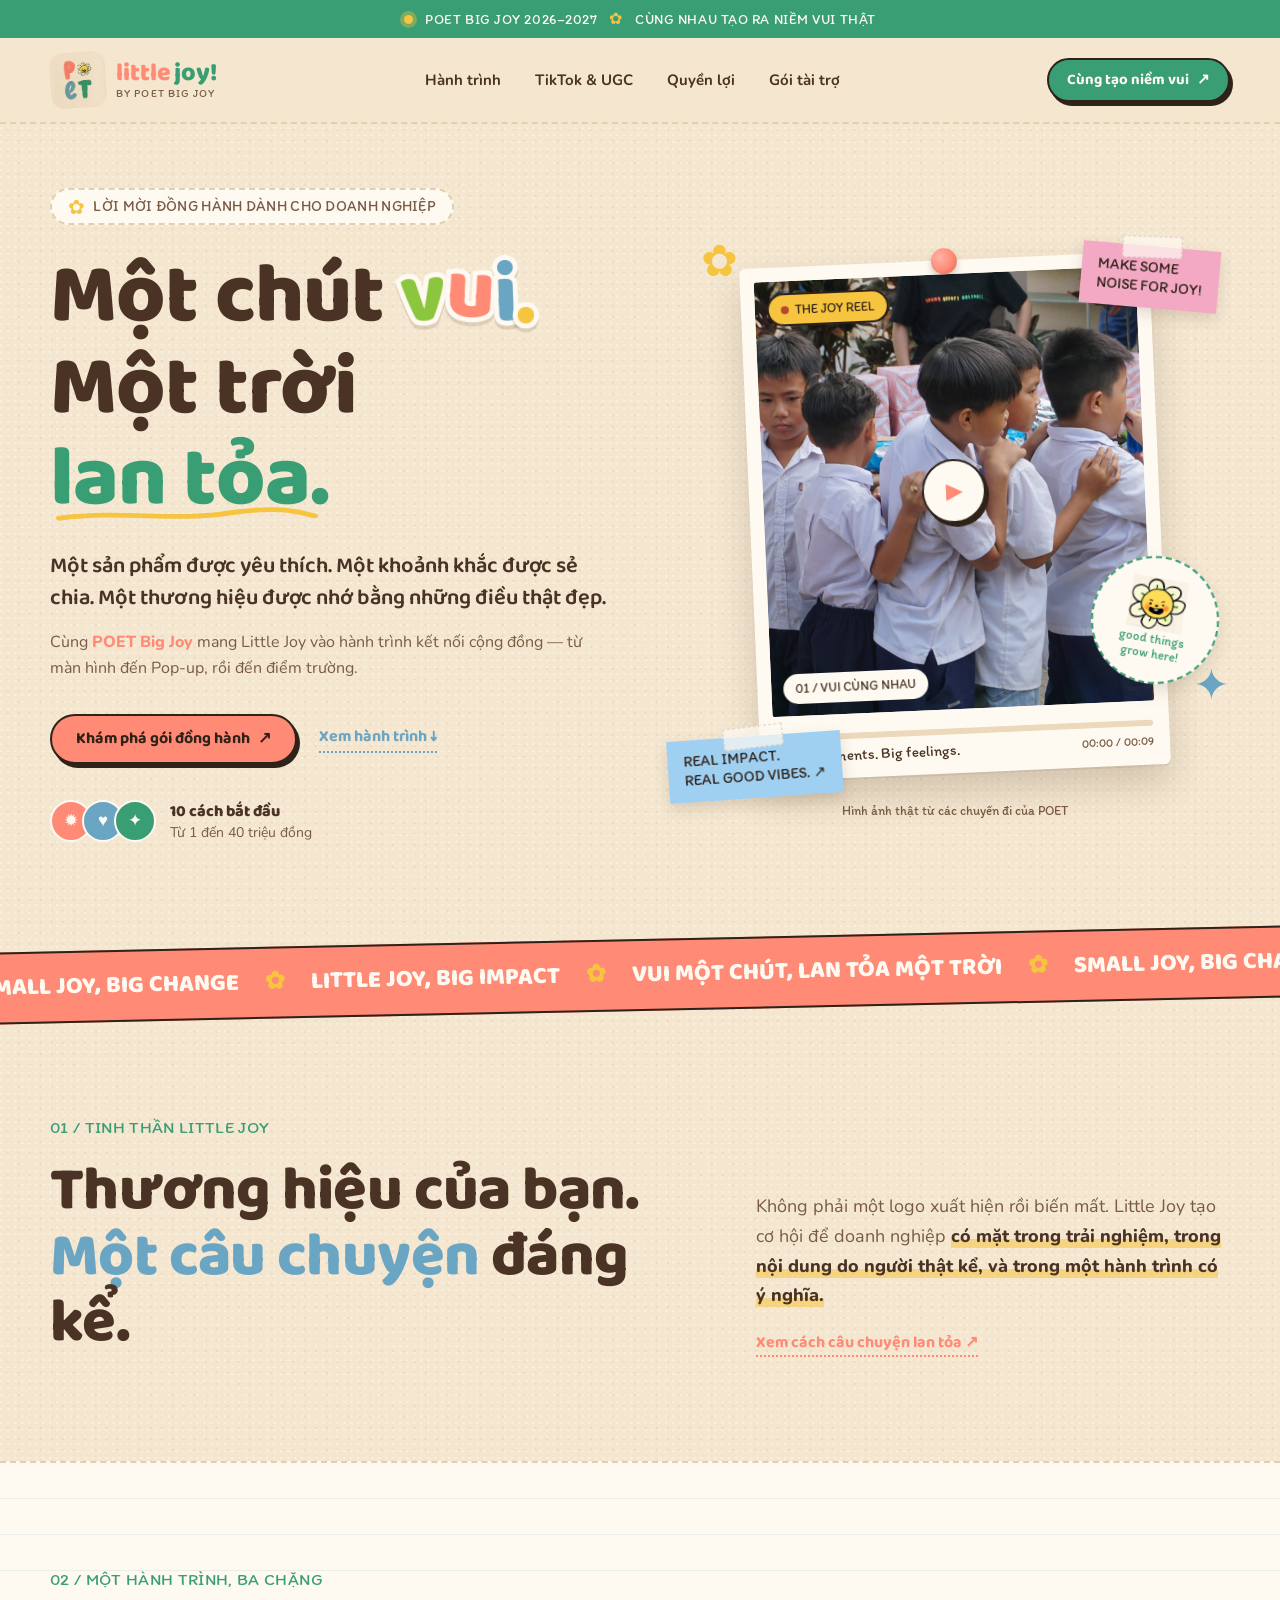
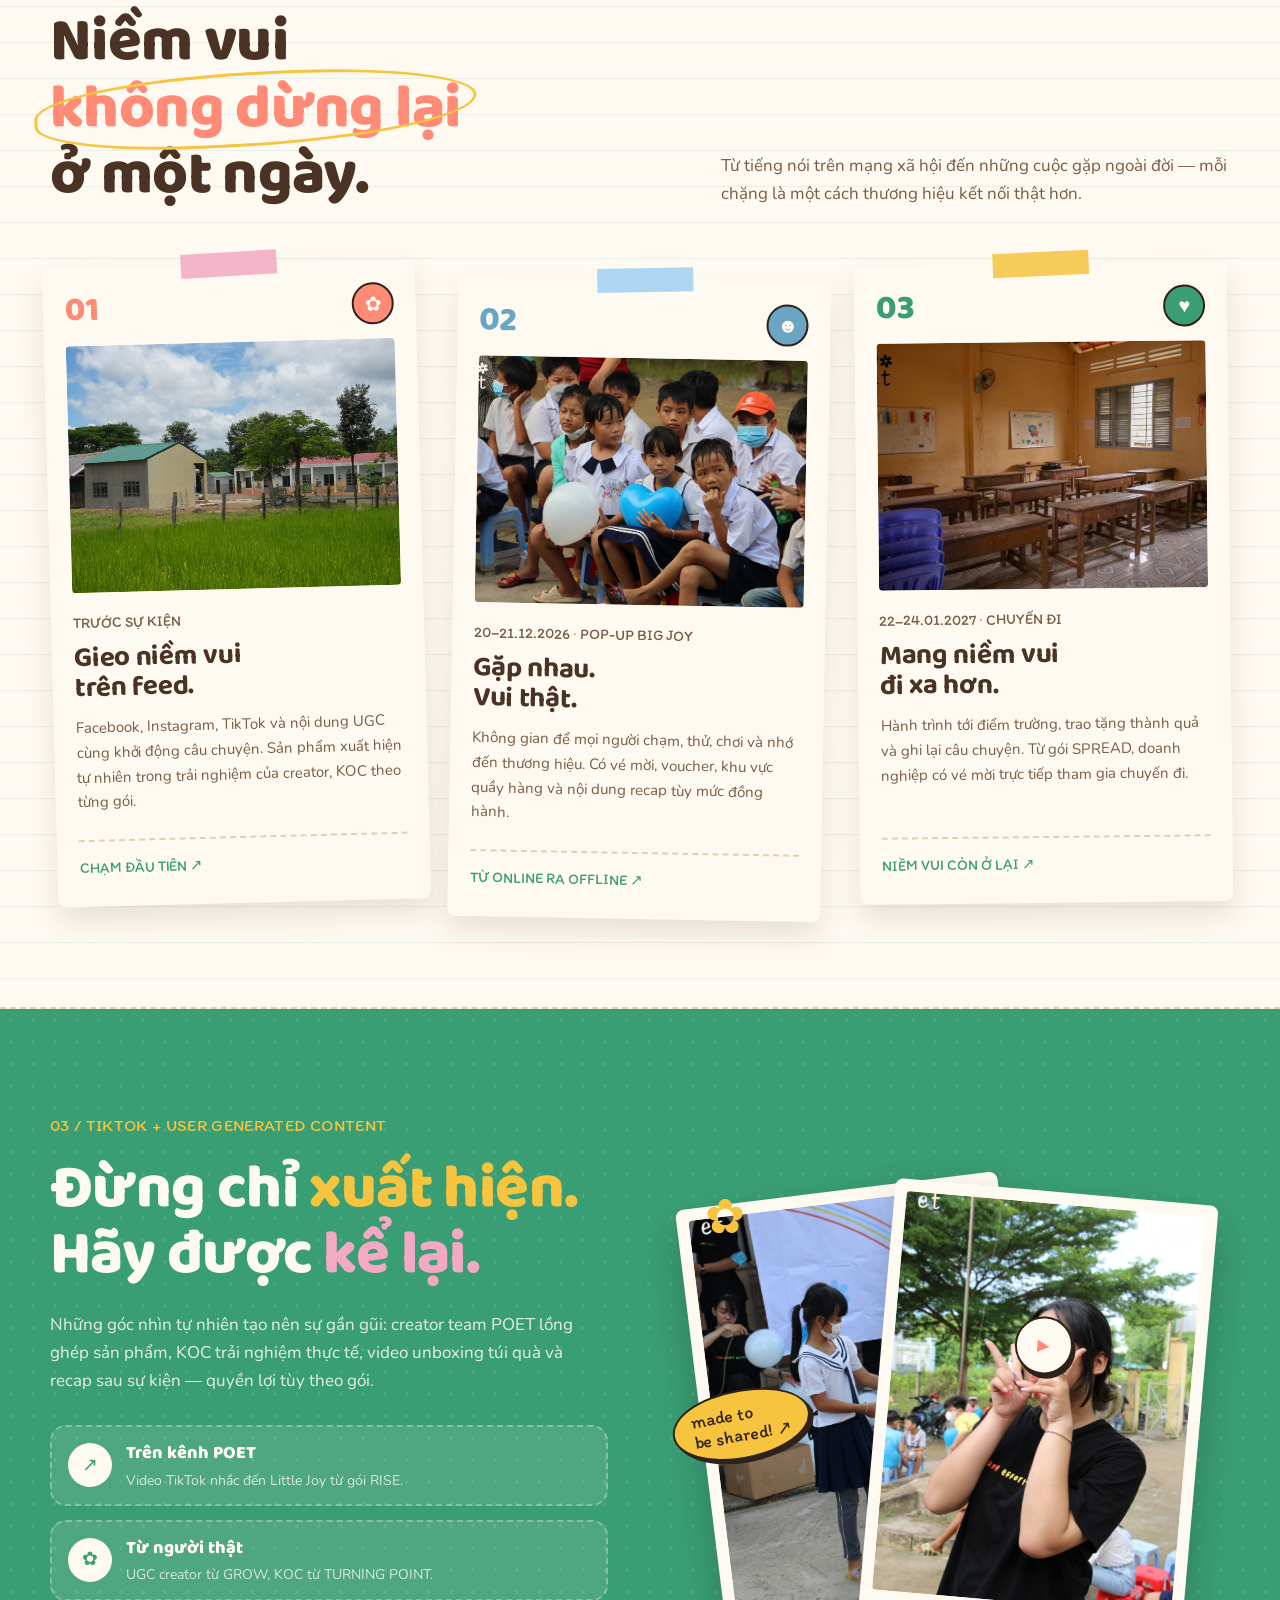
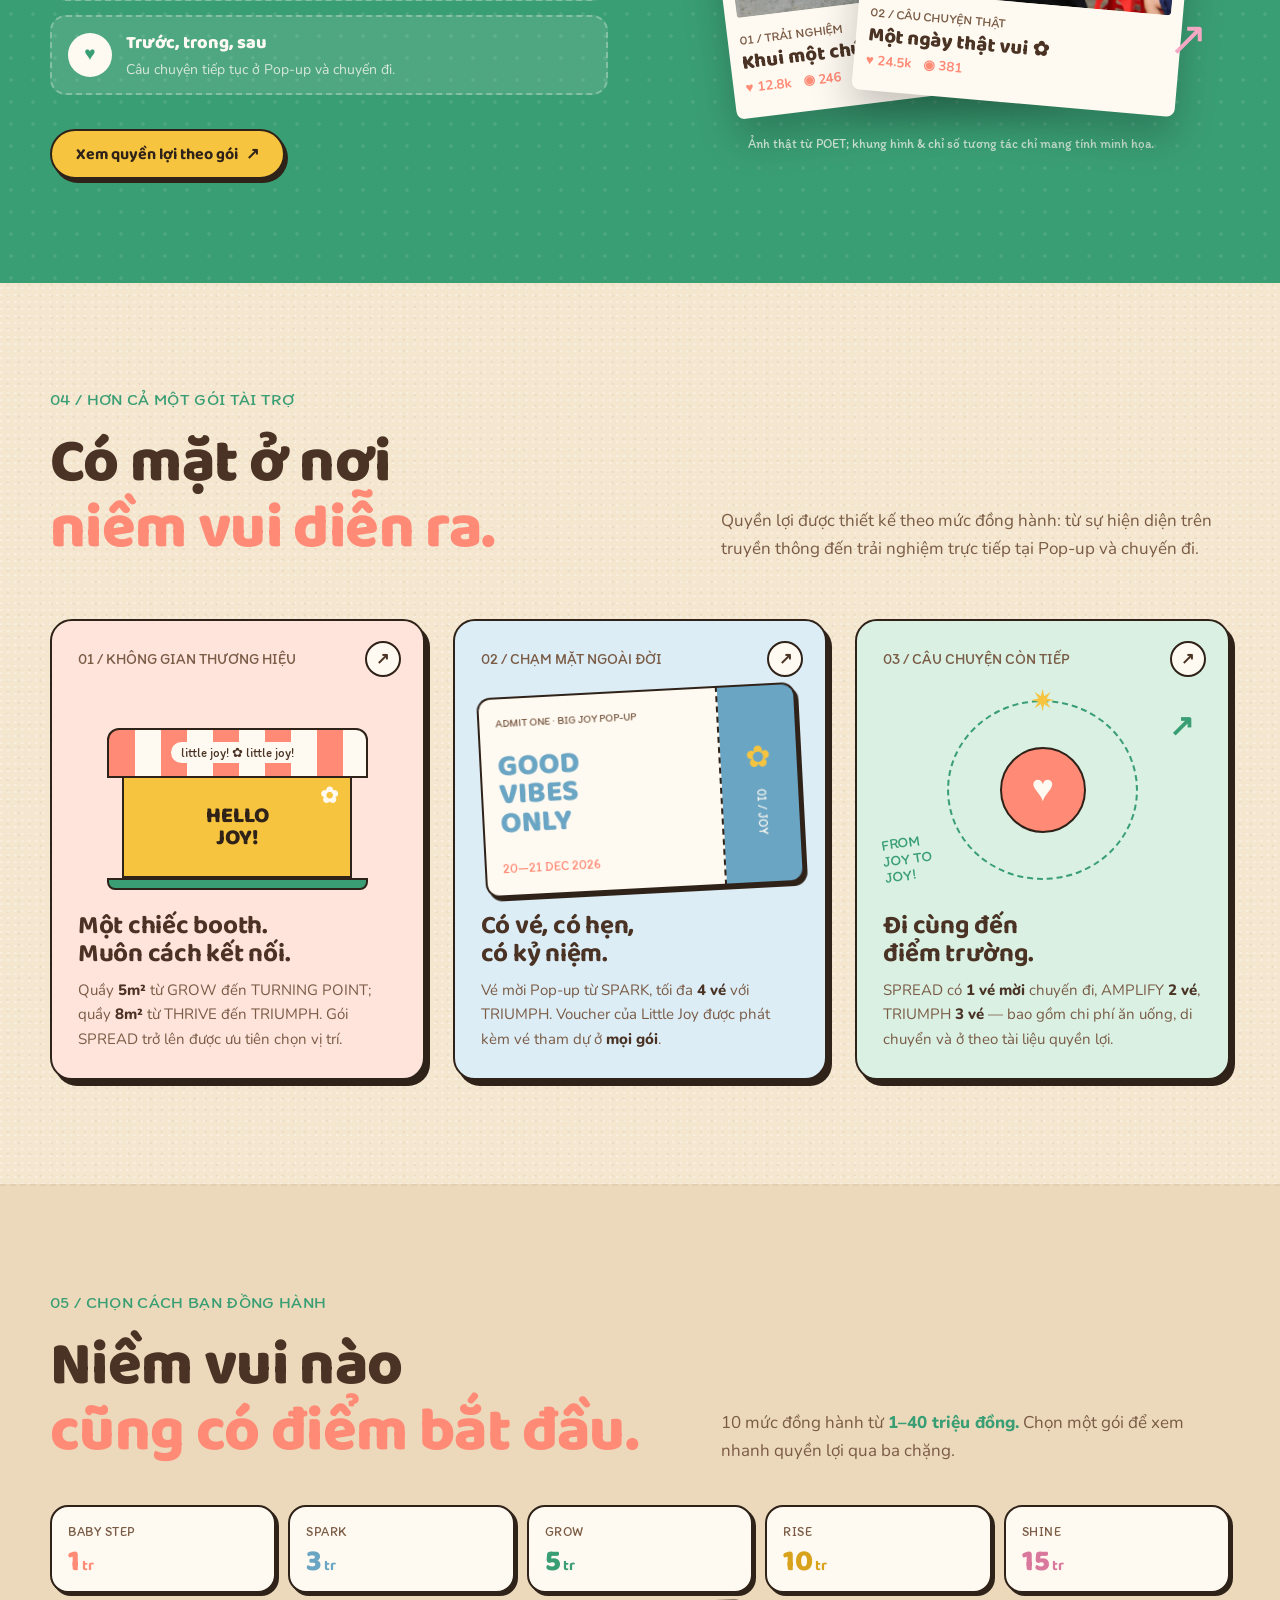
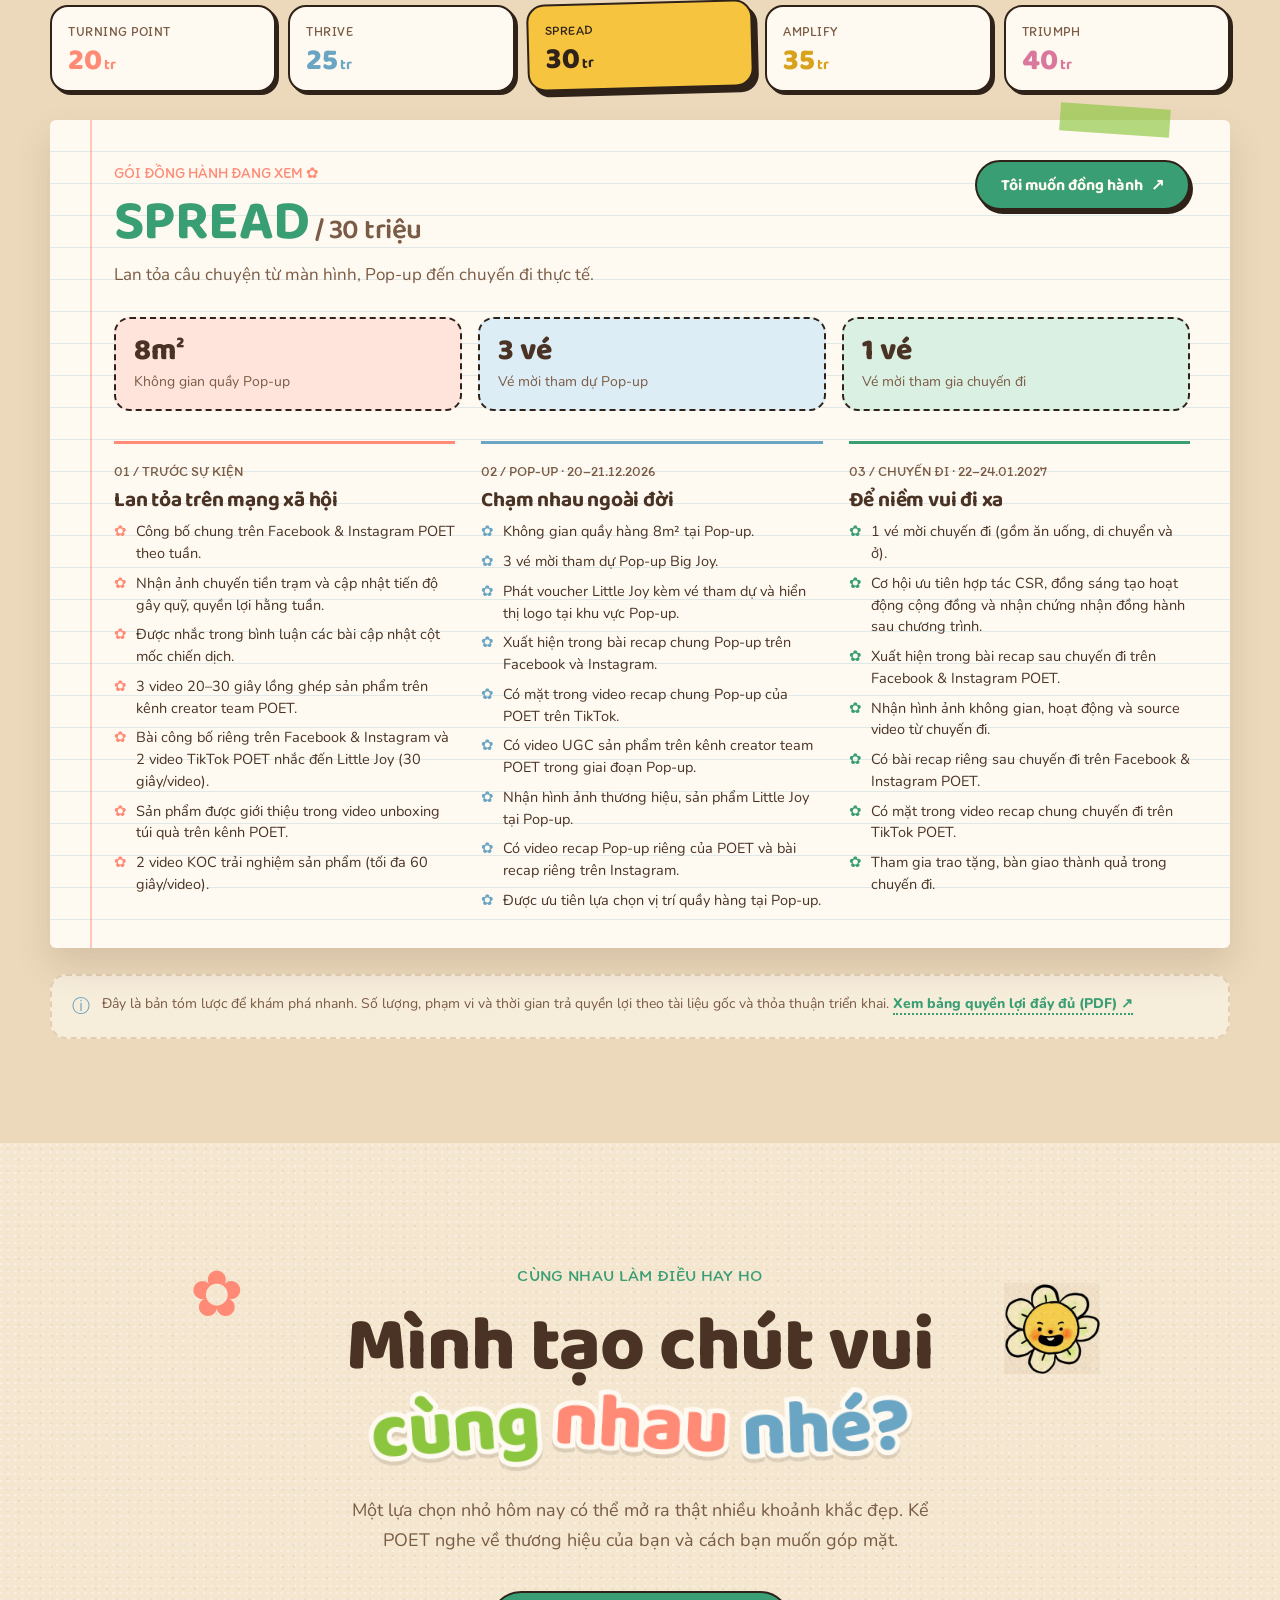
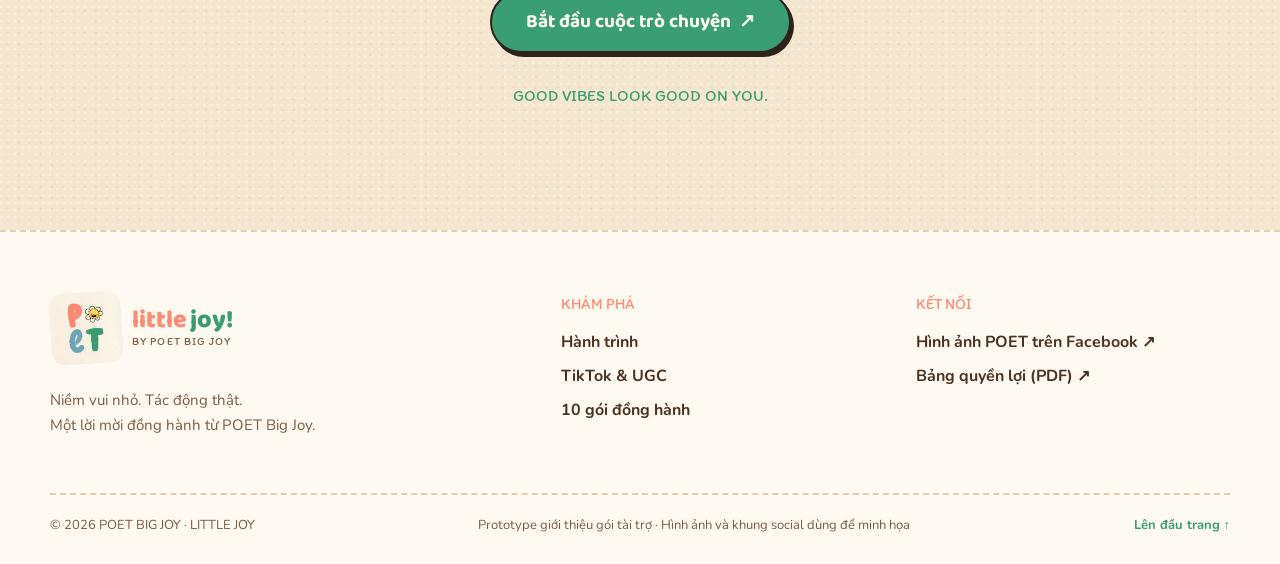
==== app/index.html @ da764da9 "init" ====
<!doctype html>
<html lang="vi">
<head>
  <meta charset="utf-8">
  <meta name="viewport" content="width=device-width, initial-scale=1">
  <meta name="theme-color" content="#f4e6cf">
  <meta name="description" content="Little Joy by POET Big Joy: cùng doanh nghiệp biến một chút niềm vui thành hành trình sẻ chia. Khám phá 10 gói đồng hành từ 1 đến 40 triệu đồng.">
  <title>Little Joy — Một chút vui, một trời lan tỏa | POET Big Joy</title>
  <link rel="preconnect" href="https://fonts.googleapis.com">
  <link rel="preconnect" href="https://fonts.gstatic.com" crossorigin>
  <link href="https://fonts.googleapis.com/css2?family=Baloo+2:wght@500;600;700;800&family=Itim&family=Nunito:wght@400;600;700;800&display=swap" rel="stylesheet">
  <link rel="stylesheet" href="style.css">
  <script src="app.js" defer></script>
</head>
<body>
  <a class="skip-link" href="#main">Bỏ qua điều hướng</a>
  <div class="announcement"><span class="announcement-dot" aria-hidden="true"></span> POET BIG JOY 2026–2027 <span class="announcement-star" aria-hidden="true">✿</span> CÙNG NHAU TẠO RA NIỀM VUI THẬT</div>
  <header class="site-header" id="top">
    <div class="container header-inner">
      <a class="brand" href="#top" aria-label="Little Joy by POET, về đầu trang">
        <img class="brand-logo" src="../../assets/logo/1555047679990943.jpg" alt="" width="56" height="56">
        <span class="brand-name">little<span>joy!</span><small>BY POET BIG JOY</small></span>
      </a>
      <nav class="desktop-nav" aria-label="Điều hướng chính">
        <a href="#hanh-trinh">Hành trình</a>
        <a href="#ugc">TikTok & UGC</a>
        <a href="#quyen-loi">Quyền lợi</a>
        <a href="#goi-tai-tro">Gói tài trợ</a>
      </nav>
      <a class="button button-dark header-cta" href="#lien-he">Cùng tạo niềm vui <span aria-hidden="true">↗</span></a>
      <button class="menu-toggle" type="button" aria-label="Mở menu" aria-expanded="false" aria-controls="mobile-nav"><span></span><span></span></button>
    </div>
    <nav class="mobile-nav" id="mobile-nav" aria-label="Điều hướng trên điện thoại" hidden>
      <a href="#hanh-trinh">Hành trình</a><a href="#ugc">TikTok & UGC</a><a href="#quyen-loi">Quyền lợi</a><a href="#goi-tai-tro">Gói tài trợ</a><a href="#lien-he">Kết nối với POET ↗</a>
    </nav>
  </header>

  <main id="main">
    <section class="hero container" aria-labelledby="hero-title">
      <div class="hero-copy">
        <div class="eyebrow"><span class="mini-sun" aria-hidden="true">✿</span> LỜI MỜI ĐỒNG HÀNH DÀNH CHO DOANH NGHIỆP</div>
        <h1 id="hero-title">Một chút <em class="rainbow"><span>v</span><span>u</span><span>i</span><span>.</span></em><br>Một trời <span class="underline-swoosh">lan tỏa.</span></h1>
        <p class="hero-lead">Một sản phẩm được yêu thích. Một khoảnh khắc được sẻ chia. Một thương hiệu được nhớ bằng những điều thật đẹp.</p>
        <p class="hero-support">Cùng <strong>POET Big Joy</strong> mang Little Joy vào hành trình kết nối cộng đồng — từ màn hình đến Pop-up, rồi đến điểm trường.</p>
        <div class="hero-actions"><a class="button button-purple" href="#goi-tai-tro">Khám phá gói đồng hành <span aria-hidden="true">↗</span></a><a class="text-link" href="#hanh-trinh">Xem hành trình <span aria-hidden="true">↓</span></a></div>
        <div class="hero-proof"><div class="avatar-stack" aria-hidden="true"><span>✹</span><span>♥</span><span>✦</span></div><span><strong>10 cách bắt đầu</strong><br>Từ 1 đến 40 triệu đồng</span></div>
      </div>
      <div class="hero-art" aria-label="Khung hình minh họa tinh thần lễ hội trẻ trung">
        <div class="hero-spark spark-one" aria-hidden="true">✿</div><div class="hero-spark spark-two" aria-hidden="true">✦</div>
        <div class="poster-note note-top" aria-hidden="true">MAKE SOME<br>NOISE FOR JOY!</div>
        <div class="reel-frame" id="hero-reel">
          <div class="reel-slide is-visible" style="--slide-image:url('../../assets/photos/3348057608846927.jpg')"><span>01 / VUI CÙNG NHAU</span></div>
          <div class="reel-slide" style="--slide-image:url('../../assets/photos/3348058085513546.jpg')"><span>02 / GẶP NHAU NGOÀI ĐỜI</span></div>
          <div class="reel-slide" style="--slide-image:url('../../assets/photos/1555514166610961.jpg')"><span>03 / NIỀM VUI ĐI XA HƠN</span></div>
          <div class="reel-top"><span class="reel-live"><i aria-hidden="true"></i> THE JOY REEL</span><span class="reel-corner" aria-hidden="true">◉</span></div>
          <button class="reel-control" id="reel-control" type="button" aria-label="Phát bản xem trước hình ảnh"><span aria-hidden="true">▶</span></button>
          <div class="reel-bottom"><span>Little moments. Big feelings.</span><div class="reel-track"><span id="reel-progress"></span></div><span class="reel-time" id="reel-time">00:00 / 00:09</span></div>
        </div>
        <div class="joy-seal" aria-hidden="true"><span class="daisy"></span><span>good things<br>grow here!</span></div>
        <div class="poster-note note-bottom" aria-hidden="true">REAL IMPACT.<br>REAL GOOD VIBES. ↗</div>
        <span class="visual-disclaimer">Hình ảnh thật từ các chuyến đi của POET</span>
      </div>
    </section>

    <div class="ticker" aria-hidden="true"><div class="ticker-inner">SMALL JOY, BIG CHANGE <span>✿</span> LITTLE JOY, BIG IMPACT <span>✿</span> VUI MỘT CHÚT, LAN TỎA MỘT TRỜI <span>✿</span> SMALL JOY, BIG CHANGE <span>✿</span> LITTLE JOY, BIG IMPACT <span>✿</span> VUI MỘT CHÚT, LAN TỎA MỘT TRỜI <span>✿</span></div></div>

    <section class="intro section-pad container" aria-labelledby="intro-title">
      <div class="section-kicker">01 / TINH THẦN LITTLE JOY</div>
      <div class="intro-grid"><h2 id="intro-title">Thương hiệu của bạn.<br><span>Một câu chuyện</span> đáng kể.</h2><div class="intro-right"><p>Không phải một logo xuất hiện rồi biến mất. Little Joy tạo cơ hội để doanh nghiệp <strong>có mặt trong trải nghiệm, trong nội dung do người thật kể, và trong một hành trình có ý nghĩa.</strong></p><a class="inline-link" href="#ugc">Xem cách câu chuyện lan tỏa <span aria-hidden="true">↗</span></a></div></div>
    </section>

    <section class="journey section-pad" id="hanh-trinh" aria-labelledby="journey-title">
      <div class="container">
        <div class="section-heading"><div><div class="section-kicker">02 / MỘT HÀNH TRÌNH, BA CHẶNG</div><h2 id="journey-title">Niềm vui <span class="scribble">không dừng lại</span><br>ở một ngày.</h2></div><p>Từ tiếng nói trên mạng xã hội đến những cuộc gặp ngoài đời — mỗi chặng là một cách thương hiệu kết nối thật hơn.</p></div>
        <div class="journey-grid">
          <article class="journey-card journey-pre"><div class="journey-head"><span class="step">01</span><span class="journey-icon" aria-hidden="true">✿</span></div><figure class="journey-photo"><img src="../../assets/photos/1530906875738357.jpg" alt="Tình nguyện viên POET cùng các em nhỏ" loading="lazy"></figure><p class="journey-date">TRƯỚC SỰ KIỆN</p><h3>Gieo niềm vui<br>trên feed.</h3><p>Facebook, Instagram, TikTok và nội dung UGC cùng khởi động câu chuyện. Sản phẩm xuất hiện tự nhiên trong trải nghiệm của creator, KOC theo từng gói.</p><span class="journey-bottom">CHẠM ĐẦU TIÊN <span aria-hidden="true">↗</span></span></article>
          <article class="journey-card journey-popup"><div class="journey-head"><span class="step">02</span><span class="journey-icon" aria-hidden="true">☻</span></div><figure class="journey-photo"><img src="../../assets/photos/3348058578846830.jpg" alt="Khoảnh khắc vui chơi cùng POET" loading="lazy"></figure><p class="journey-date">20–21.12.2026 <span>·</span> POP-UP BIG JOY</p><h3>Gặp nhau.<br>Vui thật.</h3><p>Không gian để mọi người chạm, thử, chơi và nhớ đến thương hiệu. Có vé mời, voucher, khu vực quầy hàng và nội dung recap tùy mức đồng hành.</p><span class="journey-bottom">TỪ ONLINE RA OFFLINE <span aria-hidden="true">↗</span></span></article>
          <article class="journey-card journey-trip"><div class="journey-head"><span class="step">03</span><span class="journey-icon" aria-hidden="true">♥</span></div><figure class="journey-photo"><img src="../../assets/photos/1483724670456578.jpg" alt="Chuyến đi trao tặng tại điểm trường" loading="lazy"></figure><p class="journey-date">22–24.01.2027 <span>·</span> CHUYẾN ĐI</p><h3>Mang niềm vui<br>đi xa hơn.</h3><p>Hành trình tới điểm trường, trao tặng thành quả và ghi lại câu chuyện. Từ gói SPREAD, doanh nghiệp có vé mời trực tiếp tham gia chuyến đi.</p><span class="journey-bottom">NIỀM VUI CÒN Ở LẠI <span aria-hidden="true">↗</span></span></article>
        </div>
      </div>
    </section>

    <section class="ugc section-pad" id="ugc" aria-labelledby="ugc-title">
      <div class="container ugc-grid">
        <div class="ugc-copy"><div class="section-kicker light">03 / TIKTOK + USER GENERATED CONTENT</div><h2 id="ugc-title">Đừng chỉ <em>xuất hiện.</em><br>Hãy được <span>kể lại.</span></h2><p>Những góc nhìn tự nhiên tạo nên sự gần gũi: creator team POET lồng ghép sản phẩm, KOC trải nghiệm thực tế, video unboxing túi quà và recap sau sự kiện — quyền lợi tùy theo gói.</p><div class="ugc-points"><div><span>↗</span><strong>Trên kênh POET</strong><small>Video TikTok nhắc đến Little Joy từ gói RISE.</small></div><div><span>✿</span><strong>Từ người thật</strong><small>UGC creator từ GROW, KOC từ TURNING POINT.</small></div><div><span>♥</span><strong>Trước, trong, sau</strong><small>Câu chuyện tiếp tục ở Pop-up và chuyến đi.</small></div></div><a class="button button-lime" href="#goi-tai-tro">Xem quyền lợi theo gói <span aria-hidden="true">↗</span></a></div>
        <div class="ugc-visual" aria-label="Minh họa các khung nội dung dọc kiểu TikTok">
          <span class="ugc-doodle" aria-hidden="true">✿</span><span class="ugc-doodle-two" aria-hidden="true">↗</span>
          <div class="social-card social-back"><div class="social-image social-image-one"></div><span class="social-index">01 / TRẢI NGHIỆM</span><strong>Khui một chút vui!</strong><small>♥ 12.8k &nbsp; ◉ 246</small></div>
          <div class="social-card social-front"><div class="social-image social-image-two"></div><span class="social-index">02 / CÂU CHUYỆN THẬT</span><strong>Một ngày thật vui ✿</strong><small>♥ 24.5k &nbsp; ◉ 381</small><span class="social-play" aria-hidden="true">▶</span></div>
          <span class="ugc-sticker">made to<br>be shared! <span aria-hidden="true">↗</span></span>
          <span class="ugc-caption">Ảnh thật từ POET; khung hình & chỉ số tương tác chỉ mang tính minh họa.</span>
        </div>
      </div>
    </section>

    <section class="perks section-pad container" id="quyen-loi" aria-labelledby="perks-title">
      <div class="section-heading"><div><div class="section-kicker">04 / HƠN CẢ MỘT GÓI TÀI TRỢ</div><h2 id="perks-title">Có mặt ở nơi<br><span>niềm vui diễn ra.</span></h2></div><p>Quyền lợi được thiết kế theo mức đồng hành: từ sự hiện diện trên truyền thông đến trải nghiệm trực tiếp tại Pop-up và chuyến đi.</p></div>
      <div class="perks-grid">
        <article class="perk-card perk-booth"><span class="perk-number">01 / KHÔNG GIAN THƯƠNG HIỆU</span><div class="booth-graphic" aria-hidden="true"><div class="booth-canopy"><span>little joy!  ✿  little joy!</span></div><div class="booth-body"><span>HELLO<br>JOY!</span><i>✿</i></div><div class="booth-base"></div></div><div class="perk-content"><h3>Một chiếc booth.<br>Muôn cách kết nối.</h3><p>Quầy <strong>5m²</strong> từ GROW đến TURNING POINT; quầy <strong>8m²</strong> từ THRIVE đến TRIUMPH. Gói SPREAD trở lên được ưu tiên chọn vị trí.</p></div><span class="perk-corner" aria-hidden="true">↗</span></article>
        <article class="perk-card perk-ticket"><span class="perk-number">02 / CHẠM MẶT NGOÀI ĐỜI</span><div class="ticket-graphic" aria-hidden="true"><div class="ticket-left"><small>ADMIT ONE · BIG JOY POP-UP</small><strong>GOOD<br>VIBES<br>ONLY</strong><span>20—21 DEC 2026</span></div><div class="ticket-right"><span>✿</span><small>01 / JOY</small></div></div><div class="perk-content"><h3>Có vé, có hẹn,<br>có kỷ niệm.</h3><p>Vé mời Pop-up từ SPARK, tối đa <strong>4 vé</strong> với TRIUMPH. Voucher của Little Joy được phát kèm vé tham dự ở <strong>mọi gói</strong>.</p></div><span class="perk-corner" aria-hidden="true">↗</span></article>
        <article class="perk-card perk-story"><span class="perk-number">03 / CÂU CHUYỆN CÒN TIẾP</span><div class="story-art" aria-hidden="true"><span class="story-orbit">✷</span><span class="story-heart">♥</span><span class="story-label">FROM<br>JOY TO<br>JOY!</span><span class="story-arrow">↗</span></div><div class="perk-content"><h3>Đi cùng đến<br>điểm trường.</h3><p>SPREAD có <strong>1 vé mời</strong> chuyến đi, AMPLIFY <strong>2 vé</strong>, TRIUMPH <strong>3 vé</strong> — bao gồm chi phí ăn uống, di chuyển và ở theo tài liệu quyền lợi.</p></div><span class="perk-corner" aria-hidden="true">↗</span></article>
      </div>
    </section>

    <section class="packages section-pad" id="goi-tai-tro" aria-labelledby="packages-title">
      <div class="container">
        <div class="packages-top"><div><div class="section-kicker">05 / CHỌN CÁCH BẠN ĐỒNG HÀNH</div><h2 id="packages-title">Niềm vui nào<br><span>cũng có điểm bắt đầu.</span></h2></div><p>10 mức đồng hành từ <strong>1–40 triệu đồng.</strong> Chọn một gói để xem nhanh quyền lợi qua ba chặng.</p></div>
        <div class="package-picker" role="group" aria-label="Chọn gói tài trợ">
          <button class="package-option" type="button" data-package="0" aria-pressed="false"><span>BABY STEP</span><strong>1<small>tr</small></strong></button>
          <button class="package-option" type="button" data-package="1" aria-pressed="false"><span>SPARK</span><strong>3<small>tr</small></strong></button>
          <button class="package-option" type="button" data-package="2" aria-pressed="false"><span>GROW</span><strong>5<small>tr</small></strong></button>
          <button class="package-option" type="button" data-package="3" aria-pressed="false"><span>RISE</span><strong>10<small>tr</small></strong></button>
          <button class="package-option" type="button" data-package="4" aria-pressed="false"><span>SHINE</span><strong>15<small>tr</small></strong></button>
          <button class="package-option" type="button" data-package="5" aria-pressed="false"><span>TURNING POINT</span><strong>20<small>tr</small></strong></button>
          <button class="package-option" type="button" data-package="6" aria-pressed="false"><span>THRIVE</span><strong>25<small>tr</small></strong></button>
          <button class="package-option" type="button" data-package="7" aria-pressed="true"><span>SPREAD</span><strong>30<small>tr</small></strong></button>
          <button class="package-option" type="button" data-package="8" aria-pressed="false"><span>AMPLIFY</span><strong>35<small>tr</small></strong></button>
          <button class="package-option" type="button" data-package="9" aria-pressed="false"><span>TRIUMPH</span><strong>40<small>tr</small></strong></button>
        </div>
        <div class="package-detail" id="package-detail" aria-live="polite" aria-atomic="true">
          <div class="detail-head"><div><span class="detail-eyebrow">GÓI ĐỒNG HÀNH ĐANG XEM <span aria-hidden="true">✿</span></span><h3 id="detail-name">SPREAD<span> / 30 triệu</span></h3><p id="detail-description">Lan tỏa câu chuyện từ màn hình, Pop-up đến chuyến đi thực tế.</p></div><a class="button button-dark detail-cta" href="#lien-he">Tôi muốn đồng hành <span aria-hidden="true">↗</span></a></div>
          <div class="detail-highlights" id="detail-highlights"></div>
          <div class="detail-phases" id="detail-phases"></div>
        </div>
        <div class="package-note"><span aria-hidden="true">ⓘ</span><p>Đây là bản tóm lược để khám phá nhanh. Số lượng, phạm vi và thời gian trả quyền lợi theo tài liệu gốc và thỏa thuận triển khai. <a href="../../docs/quyen-loi-big-joy-little-joy.pdf" target="_blank" rel="noopener">Xem bảng quyền lợi đầy đủ (PDF) ↗</a></p></div>
      </div>
    </section>

    <section class="closing" id="lien-he" aria-labelledby="closing-title"><div class="container closing-inner"><div class="closing-deco deco-left" aria-hidden="true">✿</div><div class="closing-deco deco-right daisy" aria-hidden="true"></div><div class="section-kicker">CÙNG NHAU LÀM ĐIỀU HAY HO</div><h2 id="closing-title">Mình tạo chút vui<br><em class="rainbow"><span>cùng</span> <span>nhau</span> <span>nhé?</span></em></h2><p>Một lựa chọn nhỏ hôm nay có thể mở ra thật nhiều khoảnh khắc đẹp. Kể POET nghe về thương hiệu của bạn và cách bạn muốn góp mặt.</p><button class="button button-dark button-big" id="contact-open" type="button">Bắt đầu cuộc trò chuyện <span aria-hidden="true">↗</span></button><span class="closing-aside">GOOD VIBES LOOK GOOD ON YOU.</span></div></section>
  </main>

  <footer class="footer"><div class="container footer-main"><div><a class="brand footer-brand" href="#top" aria-label="Little Joy by POET, về đầu trang"><img class="brand-logo" src="../../assets/logo/1555047679990943.jpg" alt="" width="72" height="72"><span class="brand-name">little<span>joy!</span><small>BY POET BIG JOY</small></span></a><p>Niềm vui nhỏ. Tác động thật.<br>Một lời mời đồng hành từ POET Big Joy.</p></div><div class="footer-links"><span>KHÁM PHÁ</span><a href="#hanh-trinh">Hành trình</a><a href="#ugc">TikTok & UGC</a><a href="#goi-tai-tro">10 gói đồng hành</a></div><div class="footer-links"><span>KẾT NỐI</span><a href="https://www.facebook.com/poetorganization/photos" target="_blank" rel="noopener noreferrer">Hình ảnh POET trên Facebook ↗</a><a href="../../docs/quyen-loi-big-joy-little-joy.pdf" target="_blank" rel="noopener">Bảng quyền lợi (PDF) ↗</a></div></div><div class="container footer-bottom"><span>© 2026 POET BIG JOY · LITTLE JOY</span><span>Prototype giới thiệu gói tài trợ · Hình ảnh và khung social dùng để minh họa</span><a href="#top">Lên đầu trang ↑</a></div></footer>

  <dialog class="contact-dialog" id="contact-dialog" aria-labelledby="contact-title"><div class="dialog-top"><span class="section-kicker">HELLO, LITTLE JOY! ✿</span><button class="dialog-close" type="button" id="contact-close" aria-label="Đóng">×</button></div><h2 id="contact-title">Bắt đầu bằng<br>một lời chào.</h2><p>Đây là prototype chưa tích hợp gửi thông tin. Bạn có thể sao chép lời nhắn và kết nối với POET qua trang Facebook.</p><label for="contact-message">LỜI NHẮN GỢI Ý</label><textarea id="contact-message" rows="4" readonly></textarea><div class="dialog-actions"><button class="button button-purple" id="copy-message" type="button">Sao chép lời nhắn ↗</button><a class="button button-outline" href="https://www.facebook.com/poetorganization/photos" target="_blank" rel="noopener noreferrer">Xem Facebook POET ↗</a></div><p class="copy-status" id="copy-status" role="status"></p></dialog>
</body>
</html>
---- app/style.css ----
:root {
  --paper: #f4e6cf;
  --paper-deep: #ecd9bb;
  --card: #fffaf1;
  --ink: #4a3324;
  --ink-soft: #7a5b45;
  --outline: #2f2219;
  --coral: #ff8a76;
  --blue: #6aa5c4;
  --sky: #9fd0f2;
  --green: #3a9e74;
  --leaf: #8cc63f;
  --yellow: #f6c43f;
  --pink: #f3a9c4;
  --brick: #b5482c;
  --line: #e2cfb1;
  --radius: 22px;
  --font: 'Nunito', 'Segoe UI', Arial, sans-serif;
  --display: 'Baloo 2', 'Nunito', sans-serif;
  --hand: 'Itim', 'Baloo 2', cursive;
  --logo: url('../../assets/logo/1555047679990943.jpg');
}

* { box-sizing: border-box; }
html { scroll-behavior: smooth; }
body {
  margin: 0;
  background-color: var(--paper);
  background-image:
    radial-gradient(circle at 20% 30%, rgba(255, 255, 255, .35) 0 1px, transparent 1.5px),
    radial-gradient(circle at 70% 80%, rgba(122, 91, 69, .07) 0 1px, transparent 1.5px);
  background-size: 7px 7px, 11px 11px;
  color: var(--ink);
  font-family: var(--font);
  font-size: 16px;
  line-height: 1.65;
  overflow-x: hidden;
}
button, a { -webkit-tap-highlight-color: transparent; }
button { font: inherit; cursor: pointer; }
a { color: inherit; text-decoration: none; }
img { max-width: 100%; display: block; }
h1, h2, h3, h4, p { margin-top: 0; }
h1, h2, h3, h4 { font-family: var(--display); line-height: 1.08; color: var(--ink); letter-spacing: -.01em; }
h1, h2 { font-weight: 800; }
h3 { font-weight: 700; }
strong { font-weight: 800; }
::selection { background: var(--yellow); color: var(--outline); }
:focus-visible { outline: 3px dashed var(--coral); outline-offset: 4px; border-radius: 6px; }

.container { width: min(1180px, calc(100% - 40px)); margin-inline: auto; }
.section-pad { padding-block: 104px; }

.section-kicker, .eyebrow {
  font-family: var(--hand);
  font-size: 17px;
  letter-spacing: .02em;
  line-height: 1.4;
}
.section-kicker { color: var(--green); margin-bottom: 18px; display: inline-block; }
.section-kicker.light { color: var(--yellow); }

.daisy {
  --s: 64px;
  display: inline-block;
  width: var(--s);
  height: calc(var(--s) * .94);
  background: var(--logo) calc(var(--s) * -2) calc(var(--s) * -.78) / calc(var(--s) * 4) no-repeat;
  mix-blend-mode: multiply;
  flex-shrink: 0;
}

.rainbow { font-style: normal; }
.rainbow span {
  display: inline-block;
  -webkit-text-stroke: 10px var(--card);
  paint-order: stroke fill;
  filter: drop-shadow(0 4px 0 rgba(74, 51, 36, .14));
}
.rainbow span:nth-child(4n + 1) { color: var(--leaf); transform: rotate(-4deg); }
.rainbow span:nth-child(4n + 2) { color: var(--coral); transform: translateY(-4px) rotate(3deg); }
.rainbow span:nth-child(4n + 3) { color: var(--blue); transform: rotate(-2deg); }
.rainbow span:nth-child(4n + 4) { color: var(--yellow); transform: translateY(2px) rotate(4deg); }

.skip-link { position: absolute; top: -100px; left: 12px; z-index: 100; background: var(--yellow); padding: 12px; border-radius: 12px; }
.skip-link:focus { top: 12px; }

.announcement {
  min-height: 34px;
  background: var(--green);
  color: var(--card);
  display: flex;
  align-items: center;
  justify-content: center;
  gap: 12px;
  text-align: center;
  padding: 6px 14px;
  font-family: var(--hand);
  font-size: 14px;
  letter-spacing: .04em;
}
.announcement-dot { width: 9px; height: 9px; border-radius: 50%; background: var(--yellow); box-shadow: 0 0 0 4px rgba(246, 196, 63, .35); }
.announcement-star { color: var(--yellow); font-size: 16px; }

.site-header { position: relative; z-index: 20; background: var(--paper); border-bottom: 2px dashed var(--line); }
.header-inner { height: 84px; display: flex; align-items: center; justify-content: space-between; gap: 24px; }
.brand { display: inline-flex; align-items: center; gap: 10px; flex-shrink: 0; }
.brand-logo { width: 56px; height: 56px; border-radius: 14px; mix-blend-mode: multiply; transform: rotate(-4deg); transition: transform .3s; }
.brand:hover .brand-logo { transform: rotate(4deg) scale(1.05); }
.brand-name { font-family: var(--display); font-weight: 800; font-size: 25px; line-height: .9; color: var(--coral); }
.brand-name span { color: var(--green); margin-left: 3px; }
.brand-name small { display: block; margin-top: 5px; font-family: var(--hand); font-weight: 400; font-size: 11px; letter-spacing: .1em; color: var(--ink-soft); }

.desktop-nav { display: flex; gap: 6px; font-weight: 700; font-size: 15px; }
.desktop-nav a { padding: 8px 14px; border-radius: 999px; transition: background .2s, color .2s; }
.desktop-nav a:nth-child(1):hover { background: #ffd9d1; }
.desktop-nav a:nth-child(2):hover { background: #d6ebf5; }
.desktop-nav a:nth-child(3):hover { background: #d3eddf; }
.desktop-nav a:nth-child(4):hover { background: #fcecbf; }

.button {
  display: inline-flex;
  align-items: center;
  justify-content: center;
  gap: 8px;
  min-height: 50px;
  padding: 12px 24px;
  border: 2.5px solid var(--outline);
  border-radius: 999px;
  font-family: var(--display);
  font-weight: 700;
  font-size: 16px;
  line-height: 1.1;
  color: var(--outline);
  box-shadow: 3px 4px 0 var(--outline);
  transition: transform .15s, box-shadow .15s;
}
.button:hover { transform: translate(-1px, -2px) rotate(-1deg); box-shadow: 5px 6px 0 var(--outline); }
.button:active { transform: translate(2px, 3px); box-shadow: 1px 1px 0 var(--outline); }
.button-dark { background: var(--green); color: var(--card); }
.button-purple { background: var(--coral); color: var(--outline); }
.button-lime { background: var(--yellow); }
.button-outline { background: var(--card); }
.button-big { min-height: 62px; padding: 16px 34px; font-size: 19px; }
.header-cta { min-height: 44px; padding: 9px 18px; font-size: 15px; }

.menu-toggle { display: none; width: 48px; height: 48px; border: 2.5px solid var(--outline); border-radius: 50%; background: var(--yellow); box-shadow: 2px 3px 0 var(--outline); position: relative; }
.menu-toggle span { position: absolute; left: 12px; right: 12px; height: 3px; border-radius: 3px; background: var(--outline); transition: transform .25s; }
.menu-toggle span:first-child { top: 17px; }
.menu-toggle span:last-child { bottom: 17px; }
.menu-toggle[aria-expanded="true"] span:first-child { transform: translateY(5px) rotate(45deg); }
.menu-toggle[aria-expanded="true"] span:last-child { transform: translateY(-5px) rotate(-45deg); }
.mobile-nav { display: grid; padding: 8px 20px 24px; background: var(--paper); border-top: 2px dashed var(--line); }
.mobile-nav[hidden] { display: none; }
.mobile-nav a { padding: 14px 4px; font-family: var(--display); font-size: 20px; font-weight: 700; border-bottom: 2px dashed var(--line); }
.mobile-nav a:last-child { color: var(--green); border: 0; }

.hero { display: grid; grid-template-columns: 1.02fr .98fr; gap: 56px; align-items: center; padding-block: 64px 96px; }
.eyebrow { display: inline-flex; align-items: center; gap: 8px; color: var(--ink-soft); background: var(--card); padding: 6px 16px; border-radius: 999px; border: 2px dashed var(--line); margin-bottom: 26px; font-size: 15px; }
.mini-sun { color: var(--yellow); font-size: 20px; line-height: 1; }
.hero h1 { font-size: clamp(48px, 6.6vw, 88px); margin-bottom: 26px; }
.underline-swoosh { position: relative; display: inline-block; color: var(--green); isolation: isolate; }
.underline-swoosh::after {
  content: '';
  position: absolute;
  left: 2%;
  right: 4%;
  bottom: .02em;
  height: .2em;
  background: url("data:image/svg+xml,%3Csvg xmlns='http://www.w3.org/2000/svg' viewBox='0 0 200 20' preserveAspectRatio='none'%3E%3Cpath d='M3 14 C 50 4, 90 18, 130 8 S 185 6, 197 11' fill='none' stroke='%23f6c43f' stroke-width='6' stroke-linecap='round'/%3E%3C/svg%3E") center / 100% 100% no-repeat;
  z-index: -1;
}
.hero-lead { font-family: var(--display); font-size: 22px; font-weight: 600; line-height: 1.45; max-width: 560px; margin-bottom: 14px; }
.hero-support { color: var(--ink-soft); max-width: 540px; margin-bottom: 32px; }
.hero-support strong { color: var(--coral); }
.hero-actions { display: flex; flex-wrap: wrap; align-items: center; gap: 22px; margin-bottom: 36px; }
.text-link { font-family: var(--display); font-weight: 700; color: var(--blue); border-bottom: 2.5px dotted var(--blue); }
.text-link:hover { color: var(--green); border-color: var(--green); }
.hero-proof { display: flex; align-items: center; gap: 14px; font-size: 14px; color: var(--ink-soft); line-height: 1.45; }
.hero-proof strong { color: var(--ink); font-family: var(--display); font-size: 16px; }
.avatar-stack { display: flex; }
.avatar-stack span { width: 42px; height: 42px; margin-left: -10px; display: grid; place-items: center; border: 2.5px solid var(--card); border-radius: 50%; color: var(--card); font-size: 17px; }
.avatar-stack span:first-child { margin-left: 0; background: var(--coral); }
.avatar-stack span:nth-child(2) { background: var(--blue); }
.avatar-stack span:nth-child(3) { background: var(--green); }

.hero-art { position: relative; min-height: 600px; display: grid; place-items: center; }
.hero-spark { position: absolute; font-size: 44px; line-height: 1; z-index: 3; animation: wobble 4s ease-in-out infinite; }
.spark-one { top: 4%; left: 4%; color: var(--yellow); }
.spark-two { bottom: 18%; right: 0; color: var(--blue); animation-delay: -2s; }
@keyframes wobble { 0%, 100% { transform: rotate(-10deg) scale(1); } 50% { transform: rotate(12deg) scale(1.12); } }

.poster-note {
  position: absolute;
  z-index: 4;
  padding: 12px 16px;
  font-family: var(--hand);
  font-size: 15px;
  line-height: 1.25;
  color: var(--outline);
  box-shadow: 0 6px 14px rgba(74, 51, 36, .16);
}
.poster-note::before { content: ''; position: absolute; top: -10px; left: 50%; width: 58px; height: 20px; transform: translateX(-50%) rotate(-3deg); background: rgba(255, 250, 241, .7); border: 1px dashed rgba(122, 91, 69, .25); }
.note-top { top: 5%; right: 2%; background: var(--pink); transform: rotate(5deg); }
.note-bottom { bottom: 3%; left: -2%; background: var(--sky); transform: rotate(-4deg); }

.reel-frame {
  position: relative;
  width: min(410px, 88%);
  aspect-ratio: 4 / 5;
  background: var(--card);
  padding: 14px 14px 64px;
  border-radius: 6px;
  box-shadow: 0 18px 36px rgba(74, 51, 36, .2), 0 2px 0 rgba(74, 51, 36, .08);
  transform: rotate(-2.5deg);
  z-index: 2;
}
.reel-frame::before { content: ''; position: absolute; top: -12px; left: 50%; z-index: 6; width: 26px; height: 26px; border-radius: 50%; transform: translateX(-50%); background: radial-gradient(circle at 35% 35%, #ffb3a6, var(--coral) 55%, #d9604d); box-shadow: 0 4px 6px rgba(0, 0, 0, .2); }
.reel-slide { position: absolute; inset: 14px 14px 64px; background: var(--slide-image) center / cover no-repeat; opacity: 0; transition: opacity .7s; border-radius: 3px; }
.reel-slide.is-visible { opacity: 1; }
.reel-slide span { position: absolute; left: 12px; bottom: 12px; padding: 4px 12px; border-radius: 999px; background: var(--card); font-family: var(--hand); font-size: 13px; color: var(--ink); }
.reel-top { position: absolute; top: 26px; left: 26px; right: 26px; display: flex; justify-content: space-between; align-items: center; z-index: 3; }
.reel-live { display: inline-flex; align-items: center; gap: 6px; background: var(--yellow); color: var(--outline); padding: 4px 12px; border-radius: 999px; font-family: var(--hand); font-size: 13px; border: 2px solid var(--outline); }
.reel-live i { width: 8px; height: 8px; border-radius: 50%; background: var(--brick); animation: blink 1.4s infinite; }
@keyframes blink { 50% { opacity: .2; } }
.reel-corner { color: var(--card); font-size: 20px; text-shadow: 0 1px 4px rgba(0, 0, 0, .3); }
.reel-control { position: absolute; z-index: 3; top: calc(50% - 25px); left: 50%; width: 64px; height: 64px; transform: translate(-50%, -50%); border-radius: 50%; border: 2.5px solid var(--outline); background: var(--card); color: var(--coral); font-size: 22px; box-shadow: 3px 4px 0 var(--outline); transition: transform .2s; }
.reel-control:hover { transform: translate(-50%, -50%) scale(1.08) rotate(-6deg); }
.reel-bottom { position: absolute; left: 16px; right: 16px; bottom: 10px; display: grid; grid-template-columns: 1fr auto; gap: 4px 12px; align-items: center; font-family: var(--hand); font-size: 15px; color: var(--ink); }
.reel-track { grid-column: 1 / -1; grid-row: 1; height: 6px; border-radius: 6px; background: var(--paper-deep); overflow: hidden; }
.reel-track span { display: block; width: 0; height: 100%; background: linear-gradient(90deg, var(--coral), var(--yellow), var(--green)); border-radius: 6px; transition: width .9s linear; }
.reel-time { font-size: 12px; color: var(--ink-soft); }

.joy-seal {
  position: absolute;
  z-index: 5;
  right: 2%;
  bottom: 22%;
  width: 128px;
  height: 128px;
  border-radius: 50%;
  background: var(--card);
  border: 2.5px dashed var(--green);
  display: grid;
  place-items: center;
  align-content: center;
  text-align: center;
  font-family: var(--hand);
  font-size: 13px;
  line-height: 1.15;
  color: var(--green);
  transform: rotate(10deg);
  box-shadow: 0 8px 18px rgba(74, 51, 36, .15);
}
.joy-seal .daisy { --s: 56px; margin-bottom: 2px; animation: wobble 5s ease-in-out infinite; }
.visual-disclaimer { position: absolute; bottom: -6px; left: 50%; transform: translateX(-50%); white-space: nowrap; font-family: var(--hand); font-size: 13px; color: var(--ink-soft); }

.ticker { overflow: hidden; background: var(--coral); border-block: 2.5px solid var(--outline); padding: 14px 0; transform: rotate(-1.2deg); margin-inline: -20px; }
.ticker-inner { display: inline-flex; gap: 26px; white-space: nowrap; font-family: var(--display); font-weight: 800; font-size: 24px; color: var(--card); animation: ticker 32s linear infinite; }
.ticker-inner span { color: var(--yellow); }
@keyframes ticker { to { transform: translateX(-50%); } }

.intro-grid { display: grid; grid-template-columns: 1.15fr .85fr; gap: 64px; align-items: end; }
.intro h2 { font-size: clamp(38px, 4.8vw, 64px); margin: 0; }
.intro h2 span { color: var(--blue); }
.intro-right p { font-size: 18px; color: var(--ink-soft); }
.intro-right strong { color: var(--ink); background: linear-gradient(transparent 62%, rgba(246, 196, 63, .55) 62%); }
.inline-link { font-family: var(--display); font-weight: 700; color: var(--coral); border-bottom: 2.5px dotted currentColor; }

.section-heading { display: grid; grid-template-columns: 1.1fr .9fr; gap: 48px; align-items: end; margin-bottom: 56px; }
.section-heading h2 { font-size: clamp(38px, 4.8vw, 62px); margin: 0; }
.section-heading > p { color: var(--ink-soft); font-size: 17px; margin: 0; }
.section-heading h2 span, .packages-top h2 span { color: var(--coral); }
.scribble { position: relative; display: inline-block; }
.scribble::after { content: ''; position: absolute; inset: -6% -4%; border: 3px solid var(--yellow); border-radius: 50% 45% 55% 40%; transform: rotate(-3deg); pointer-events: none; }

.journey { background: var(--card); border-block: 2px dashed var(--line); background-image: repeating-linear-gradient(transparent 0 35px, rgba(106, 165, 196, .14) 35px 36px); }
.journey-grid { display: grid; grid-template-columns: repeat(3, 1fr); gap: 30px; }
.journey-card { position: relative; display: flex; flex-direction: column; padding: 22px 22px 26px; background: var(--card); border-radius: 8px; box-shadow: 0 14px 28px rgba(74, 51, 36, .13); transition: transform .25s; }
.journey-card::before { content: ''; position: absolute; top: -12px; left: 50%; width: 96px; height: 24px; transform: translateX(-50%) rotate(-2deg); opacity: .85; }
.journey-pre { transform: rotate(-1.5deg); }
.journey-pre::before { background: var(--pink); }
.journey-popup { transform: rotate(1deg) translateY(16px); }
.journey-popup::before { background: var(--sky); }
.journey-trip { transform: rotate(-.6deg); }
.journey-trip::before { background: var(--yellow); }
.journey-card:hover { transform: rotate(0) translateY(-6px); }
.journey-head { display: flex; justify-content: space-between; align-items: center; margin-bottom: 14px; }
.step { font-family: var(--display); font-weight: 800; font-size: 34px; line-height: 1; }
.journey-pre .step { color: var(--coral); }
.journey-popup .step { color: var(--blue); }
.journey-trip .step { color: var(--green); }
.journey-icon { width: 42px; height: 42px; display: grid; place-items: center; border-radius: 50%; font-size: 20px; color: var(--card); border: 2px solid var(--outline); }
.journey-pre .journey-icon { background: var(--coral); }
.journey-popup .journey-icon { background: var(--blue); }
.journey-trip .journey-icon { background: var(--green); }
.journey-photo { margin: 0 0 18px; aspect-ratio: 4 / 3; overflow: hidden; border-radius: 4px; }
.journey-photo img { width: 100%; height: 100%; object-fit: cover; transition: transform .5s; }
.journey-card:hover .journey-photo img { transform: scale(1.05); }
.journey-date { font-family: var(--hand); font-size: 15px; color: var(--ink-soft); margin-bottom: 8px; }
.journey-date span { color: var(--coral); }
.journey-card h3 { font-size: 28px; margin-bottom: 12px; }
.journey-card > p:not(.journey-date) { color: var(--ink-soft); font-size: 15px; flex: 1; }
.journey-bottom { margin-top: 10px; padding-top: 14px; border-top: 2px dashed var(--line); font-family: var(--hand); font-size: 15px; color: var(--green); }

.ugc { background: var(--green); color: var(--card); position: relative; overflow: hidden; }
.ugc::before { content: ''; position: absolute; inset: 0; background-image: radial-gradient(rgba(255, 255, 255, .09) 1.5px, transparent 2px); background-size: 22px 22px; pointer-events: none; }
.ugc-grid { position: relative; display: grid; grid-template-columns: 1fr 1fr; gap: 64px; align-items: center; }
.ugc h2 { font-size: clamp(38px, 4.8vw, 62px); color: var(--card); margin-bottom: 22px; }
.ugc h2 em { font-style: normal; color: var(--yellow); }
.ugc h2 span { color: var(--pink); }
.ugc-copy > p { color: rgba(255, 250, 241, .88); font-size: 17px; margin-bottom: 30px; }
.ugc-points { display: grid; gap: 14px; margin-bottom: 34px; }
.ugc-points div { display: grid; grid-template-columns: 44px 1fr; column-gap: 14px; align-items: center; padding: 12px 16px; background: rgba(255, 250, 241, .1); border: 2px dashed rgba(255, 250, 241, .3); border-radius: 16px; }
.ugc-points span { grid-row: span 2; width: 44px; height: 44px; display: grid; place-items: center; border-radius: 50%; background: var(--card); color: var(--green); font-size: 19px; }
.ugc-points strong { font-family: var(--display); font-size: 18px; }
.ugc-points small { color: rgba(255, 250, 241, .78); font-size: 14px; }
.ugc-visual { position: relative; min-height: 560px; }
.ugc-doodle, .ugc-doodle-two { position: absolute; font-size: 48px; z-index: 3; }
.ugc-doodle { top: 2%; left: 6%; color: var(--yellow); animation: wobble 4s ease-in-out infinite; }
.ugc-doodle-two { bottom: 8%; right: 4%; color: var(--pink); font-family: var(--display); }
.social-card { position: absolute; width: 58%; padding: 12px 12px 18px; background: var(--card); color: var(--ink); border-radius: 8px; box-shadow: 0 20px 40px rgba(0, 0, 0, .22); }
.social-back { top: 4%; left: 6%; transform: rotate(-7deg); }
.social-front { bottom: 4%; right: 6%; transform: rotate(5deg); z-index: 2; }
.social-image { aspect-ratio: 9 / 12; border-radius: 4px; margin-bottom: 12px; background: center / cover no-repeat var(--paper-deep); }
.social-image-one { background-image: url('../../assets/photos/3348057958846892.jpg'); }
.social-image-two { background-image: url('../../assets/photos/3348058292180192.jpg'); }
.social-index { display: block; font-family: var(--hand); font-size: 13px; color: var(--ink-soft); }
.social-card strong { display: block; font-family: var(--display); font-size: 20px; line-height: 1.2; }
.social-card small { color: var(--coral); font-weight: 700; }
.social-play { position: absolute; top: 30%; left: 50%; transform: translate(-50%, -50%); width: 58px; height: 58px; display: grid; place-items: center; border-radius: 50%; background: var(--card); border: 2.5px solid var(--outline); color: var(--coral); box-shadow: 3px 4px 0 var(--outline); }
.ugc-sticker { position: absolute; z-index: 4; top: 40%; left: 0; padding: 12px 18px; background: var(--yellow); color: var(--outline); font-family: var(--hand); font-size: 18px; line-height: 1.15; border-radius: 50% 46% 52% 48%; border: 2.5px solid var(--outline); transform: rotate(-10deg); box-shadow: 3px 4px 0 var(--outline); }
.ugc-caption { position: absolute; bottom: -28px; left: 0; right: 0; text-align: center; font-family: var(--hand); font-size: 13px; color: rgba(255, 250, 241, .72); }

.perks-grid { display: grid; grid-template-columns: repeat(3, 1fr); gap: 28px; }
.perk-card { position: relative; display: flex; flex-direction: column; padding: 26px; border-radius: var(--radius); background: var(--card); border: 2.5px solid var(--outline); box-shadow: 5px 6px 0 var(--outline); transition: transform .2s; overflow: hidden; }
.perk-card:hover { transform: translateY(-4px) rotate(-.6deg); }
.perk-booth { background: #ffe4dc; }
.perk-ticket { background: #dcedf6; }
.perk-story { background: #d9f0e3; }
.perk-number { font-family: var(--hand); font-size: 15px; color: var(--ink-soft); }
.perk-content h3 { font-size: 26px; margin-bottom: 10px; }
.perk-content p { color: var(--ink-soft); font-size: 15px; margin: 0; }
.perk-content strong { color: var(--ink); }
.perk-corner { position: absolute; top: 20px; right: 22px; width: 36px; height: 36px; display: grid; place-items: center; border-radius: 50%; background: var(--card); border: 2px solid var(--outline); font-weight: 800; }

.booth-graphic { height: 200px; margin: 18px auto 22px; width: 82%; display: flex; flex-direction: column; align-items: center; justify-content: flex-end; }
.booth-canopy { width: 100%; height: 50px; border: 2.5px solid var(--outline); border-radius: 12px 12px 0 0; background: repeating-linear-gradient(90deg, var(--coral) 0 26px, var(--card) 26px 52px); display: grid; place-items: center; overflow: hidden; }
.booth-canopy span { background: var(--card); padding: 0 10px; border-radius: 999px; font-family: var(--hand); font-size: 13px; white-space: nowrap; }
.booth-body { position: relative; width: 88%; height: 100px; border: 2.5px solid var(--outline); border-top: 0; background: var(--yellow); display: grid; place-items: center; font-family: var(--display); font-weight: 800; font-size: 22px; line-height: 1; text-align: center; color: var(--outline); }
.booth-body i { position: absolute; top: 8px; right: 12px; font-style: normal; color: var(--card); font-size: 22px; }
.booth-base { width: 100%; height: 12px; border: 2.5px solid var(--outline); border-radius: 0 0 8px 8px; background: var(--green); }

.ticket-graphic { display: flex; margin: 18px 0 22px; height: 200px; transform: rotate(-3deg); filter: drop-shadow(3px 4px 0 var(--outline)); }
.ticket-left { flex: 1; display: flex; flex-direction: column; justify-content: space-between; padding: 16px; background: var(--card); border: 2.5px solid var(--outline); border-right: 2.5px dashed var(--outline); border-radius: 14px 0 0 14px; }
.ticket-left small { font-family: var(--hand); font-size: 11px; color: var(--ink-soft); }
.ticket-left strong { font-family: var(--display); font-size: 30px; line-height: .95; color: var(--blue); }
.ticket-left span { font-family: var(--hand); font-size: 13px; color: var(--coral); }
.ticket-right { width: 78px; display: flex; flex-direction: column; align-items: center; justify-content: center; gap: 6px; background: var(--blue); color: var(--card); border: 2.5px solid var(--outline); border-left: 0; border-radius: 0 14px 14px 0; }
.ticket-right span { font-size: 30px; color: var(--yellow); }
.ticket-right small { font-family: var(--hand); writing-mode: vertical-rl; font-size: 12px; }

.story-art { position: relative; height: 200px; margin: 18px 0 22px; }
.story-orbit { position: absolute; inset: 10px 20%; border: 2.5px dashed var(--green); border-radius: 50%; display: grid; place-items: start center; color: var(--yellow); font-size: 30px; line-height: 0; animation: spin 18s linear infinite; }
@keyframes spin { to { transform: rotate(360deg); } }
.story-heart { position: absolute; top: 50%; left: 50%; transform: translate(-50%, -50%); width: 86px; height: 86px; display: grid; place-items: center; border-radius: 50%; background: var(--coral); color: var(--card); font-size: 38px; border: 2.5px solid var(--outline); }
.story-label { position: absolute; left: 0; bottom: 6px; font-family: var(--hand); font-size: 15px; line-height: 1.1; color: var(--green); transform: rotate(-8deg); }
.story-arrow { position: absolute; right: 8px; top: 12px; font-size: 30px; color: var(--green); font-weight: 800; }

.packages { background: var(--paper-deep); border-top: 2px dashed var(--line); }
.packages-top { display: grid; grid-template-columns: 1.1fr .9fr; gap: 48px; align-items: end; margin-bottom: 40px; }
.packages-top h2 { font-size: clamp(38px, 4.8vw, 62px); margin: 0; }
.packages-top p { color: var(--ink-soft); font-size: 17px; margin: 0; }
.packages-top p strong { color: var(--green); }
.package-picker { display: grid; grid-template-columns: repeat(5, 1fr); gap: 12px; margin-bottom: 28px; }
.package-option { display: flex; flex-direction: column; align-items: flex-start; gap: 4px; padding: 14px 16px; text-align: left; background: var(--card); border: 2.5px solid var(--outline); border-radius: 18px; color: var(--ink); box-shadow: 3px 3px 0 var(--outline); transition: transform .15s, background .15s, box-shadow .15s; }
.package-option:hover { transform: translateY(-2px) rotate(-1deg); }
.package-option span { font-family: var(--hand); font-size: 13px; letter-spacing: .04em; color: var(--ink-soft); }
.package-option strong { font-family: var(--display); font-size: 30px; line-height: 1; }
.package-option strong small { font-size: 15px; margin-left: 2px; font-weight: 700; }
.package-option:nth-child(5n + 1) strong { color: var(--coral); }
.package-option:nth-child(5n + 2) strong { color: var(--blue); }
.package-option:nth-child(5n + 3) strong { color: var(--green); }
.package-option:nth-child(5n + 4) strong { color: #d9a21c; }
.package-option:nth-child(5n + 5) strong { color: #d9789c; }
.package-option[aria-pressed="true"] { background: var(--yellow); transform: translateY(-3px) rotate(-1.5deg); box-shadow: 5px 6px 0 var(--outline); }
.package-option[aria-pressed="true"] span, .package-option[aria-pressed="true"] strong { color: var(--outline); }

.package-detail { position: relative; padding: 40px 40px 36px 64px; background: var(--card); border-radius: 6px; box-shadow: 0 18px 36px rgba(74, 51, 36, .14); background-image: linear-gradient(90deg, transparent 40px, rgba(255, 138, 118, .45) 40px 42px, transparent 42px), repeating-linear-gradient(transparent 0 31px, rgba(106, 165, 196, .2) 31px 32px); }
.package-detail::before { content: ''; position: absolute; top: -14px; right: 60px; width: 110px; height: 28px; background: rgba(140, 198, 63, .65); transform: rotate(4deg); }
.detail-head { display: flex; justify-content: space-between; align-items: flex-start; gap: 24px; margin-bottom: 28px; }
.detail-eyebrow { font-family: var(--hand); font-size: 15px; color: var(--coral); }
.detail-head h3 { font-size: clamp(36px, 4.6vw, 56px); margin: 6px 0 8px; color: var(--green); }
.detail-head h3 span { color: var(--ink-soft); font-size: .5em; font-weight: 600; }
.detail-head p { color: var(--ink-soft); font-size: 17px; margin: 0; max-width: 560px; }
.detail-cta { flex-shrink: 0; }
.detail-highlights { display: grid; grid-template-columns: repeat(3, 1fr); gap: 16px; margin-bottom: 30px; }
.highlight { display: flex; flex-direction: column; gap: 2px; padding: 16px 18px; border-radius: 16px; border: 2px dashed var(--outline); }
.highlight:nth-child(1) { background: #ffe4dc; }
.highlight:nth-child(2) { background: #dcedf6; }
.highlight:nth-child(3) { background: #d9f0e3; }
.highlight strong { font-family: var(--display); font-size: 30px; line-height: 1.1; }
.highlight span { font-size: 14px; color: var(--ink-soft); }
.detail-phases { display: grid; grid-template-columns: repeat(3, 1fr); gap: 26px; }
.phase { padding-top: 14px; border-top: 3px solid var(--coral); }
.phase:nth-child(2) { border-color: var(--blue); }
.phase:nth-child(3) { border-color: var(--green); }
.phase-number { font-family: var(--hand); font-size: 14px; color: var(--ink-soft); }
.phase h4 { font-size: 21px; margin: 4px 0 10px; }
.phase ul { margin: 0; padding: 0; list-style: none; display: grid; gap: 8px; }
.phase li { position: relative; padding-left: 22px; font-size: 14.5px; line-height: 1.5; color: var(--ink); }
.phase li::before { content: '✿'; position: absolute; left: 0; top: 0; color: var(--yellow); }
.phase:nth-child(1) li::before { color: var(--coral); }
.phase:nth-child(2) li::before { color: var(--blue); }
.phase:nth-child(3) li::before { color: var(--green); }
.package-note { display: flex; gap: 12px; margin-top: 26px; padding: 16px 20px; border-radius: 16px; background: rgba(255, 250, 241, .6); border: 2px dashed var(--line); font-size: 14px; color: var(--ink-soft); }
.package-note > span { font-size: 18px; color: var(--blue); }
.package-note p { margin: 0; }
.package-note a { color: var(--green); font-weight: 800; border-bottom: 2px dotted currentColor; }

.closing { padding-block: 120px; text-align: center; overflow: hidden; }
.closing-inner { position: relative; max-width: 820px; }
.closing h2 { font-size: clamp(42px, 6vw, 80px); margin-bottom: 24px; }
.closing p { font-size: 18px; color: var(--ink-soft); max-width: 600px; margin: 0 auto 36px; }
.closing-deco { position: absolute; font-size: 64px; line-height: 1; }
.deco-left { top: 0; left: -40px; color: var(--coral); animation: wobble 5s ease-in-out infinite; }
.deco-right { --s: 96px; top: 20px; right: -50px; animation: wobble 6s ease-in-out infinite; }
.closing-aside { display: block; margin-top: 30px; font-family: var(--hand); font-size: 16px; color: var(--green); }

.footer { background: var(--card); border-top: 2.5px dashed var(--line); padding-top: 60px; }
.footer-main { display: grid; grid-template-columns: 1.5fr 1fr 1fr; gap: 40px; padding-bottom: 40px; }
.footer-brand .brand-logo { width: 72px; height: 72px; }
.footer-main p { margin-top: 16px; color: var(--ink-soft); font-size: 15px; }
.footer-links { display: flex; flex-direction: column; gap: 8px; }
.footer-links span { font-family: var(--hand); font-size: 15px; color: var(--coral); margin-bottom: 4px; }
.footer-links a { font-weight: 700; }
.footer-links a:hover { color: var(--green); }
.footer-bottom { display: flex; flex-wrap: wrap; justify-content: space-between; gap: 12px; padding-block: 20px 28px; border-top: 2px dashed var(--line); font-size: 13px; color: var(--ink-soft); }
.footer-bottom a { font-weight: 700; color: var(--green); }

.contact-dialog { width: min(560px, calc(100% - 32px)); padding: 32px; border: 2.5px solid var(--outline); border-radius: 24px; background: var(--card); color: var(--ink); box-shadow: 6px 8px 0 var(--outline); }
.contact-dialog::backdrop { background: rgba(74, 51, 36, .45); backdrop-filter: blur(3px); }
.dialog-top { display: flex; justify-content: space-between; align-items: center; }
.dialog-top .section-kicker { margin: 0; }
.dialog-close { width: 42px; height: 42px; border-radius: 50%; border: 2px solid var(--outline); background: var(--pink); font-size: 22px; line-height: 1; color: var(--outline); }
.contact-dialog h2 { font-size: 40px; margin: 14px 0 12px; }
.contact-dialog p { color: var(--ink-soft); font-size: 15px; }
.contact-dialog label { display: block; margin-bottom: 8px; font-family: var(--hand); font-size: 15px; color: var(--green); }
.contact-dialog textarea { width: 100%; padding: 14px; border: 2px dashed var(--outline); border-radius: 14px; background: var(--paper); font: inherit; font-size: 14px; color: var(--ink); resize: vertical; }
.dialog-actions { display: flex; flex-wrap: wrap; gap: 12px; margin-top: 18px; }
.copy-status { min-height: 1.5em; margin: 12px 0 0; color: var(--green) !important; font-weight: 700; }

@media (max-width: 980px) {
  .desktop-nav, .header-cta { display: none; }
  .menu-toggle { display: block; }
  .hero, .intro-grid, .section-heading, .ugc-grid, .packages-top { grid-template-columns: 1fr; }
  .hero { gap: 40px; padding-top: 40px; }
  .hero-art { min-height: 540px; }
  .journey-grid, .perks-grid { grid-template-columns: 1fr; max-width: 560px; margin-inline: auto; }
  .journey-popup { transform: rotate(1deg); }
  .package-picker { grid-template-columns: repeat(3, 1fr); }
  .detail-phases { grid-template-columns: 1fr; }
  .footer-main { grid-template-columns: 1fr 1fr; }
  .footer-main > div:first-child { grid-column: 1 / -1; }
  .deco-left { left: 0; }
  .deco-right { right: 0; }
}

@media (max-width: 620px) {
  .section-pad { padding-block: 72px; }
  .announcement { font-size: 12px; }
  .brand-logo { width: 48px; height: 48px; }
  .brand-name { font-size: 22px; }
  .hero-art { min-height: 460px; }
  .joy-seal { width: 104px; height: 104px; font-size: 11px; }
  .joy-seal .daisy { --s: 44px; }
  .note-bottom { left: 0; }
  .ugc-visual { min-height: 460px; }
  .package-picker { grid-template-columns: repeat(2, 1fr); }
  .package-detail { padding: 32px 20px 28px 44px; background-image: linear-gradient(90deg, transparent 24px, rgba(255, 138, 118, .45) 24px 26px, transparent 26px), repeating-linear-gradient(transparent 0 31px, rgba(106, 165, 196, .2) 31px 32px); }
  .detail-head { flex-direction: column; }
  .detail-highlights { grid-template-columns: 1fr; }
  .footer-main { grid-template-columns: 1fr; }
  .closing-deco { font-size: 40px; }
  .deco-right { --s: 64px; }
}

@media (prefers-reduced-motion: reduce) {
  *, *::before, *::after { animation: none !important; transition: none !important; scroll-behavior: auto !important; }
}
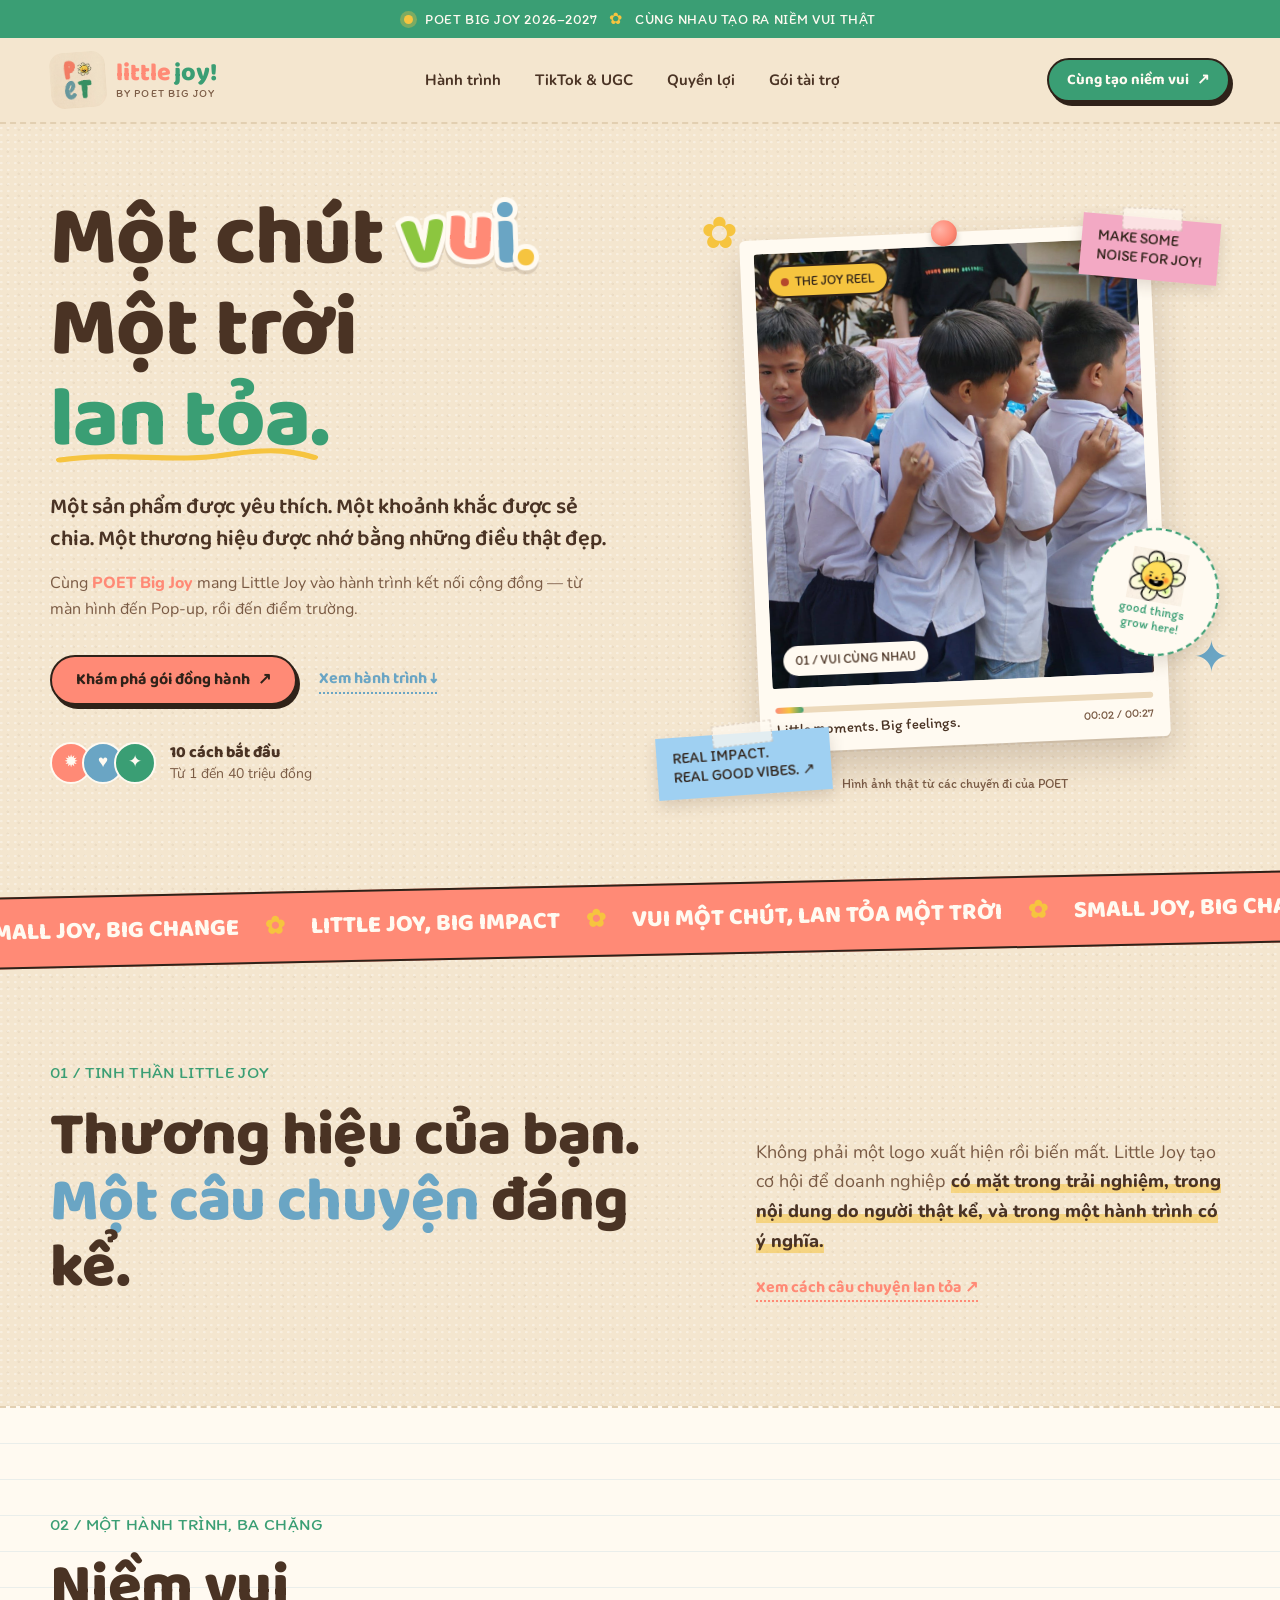
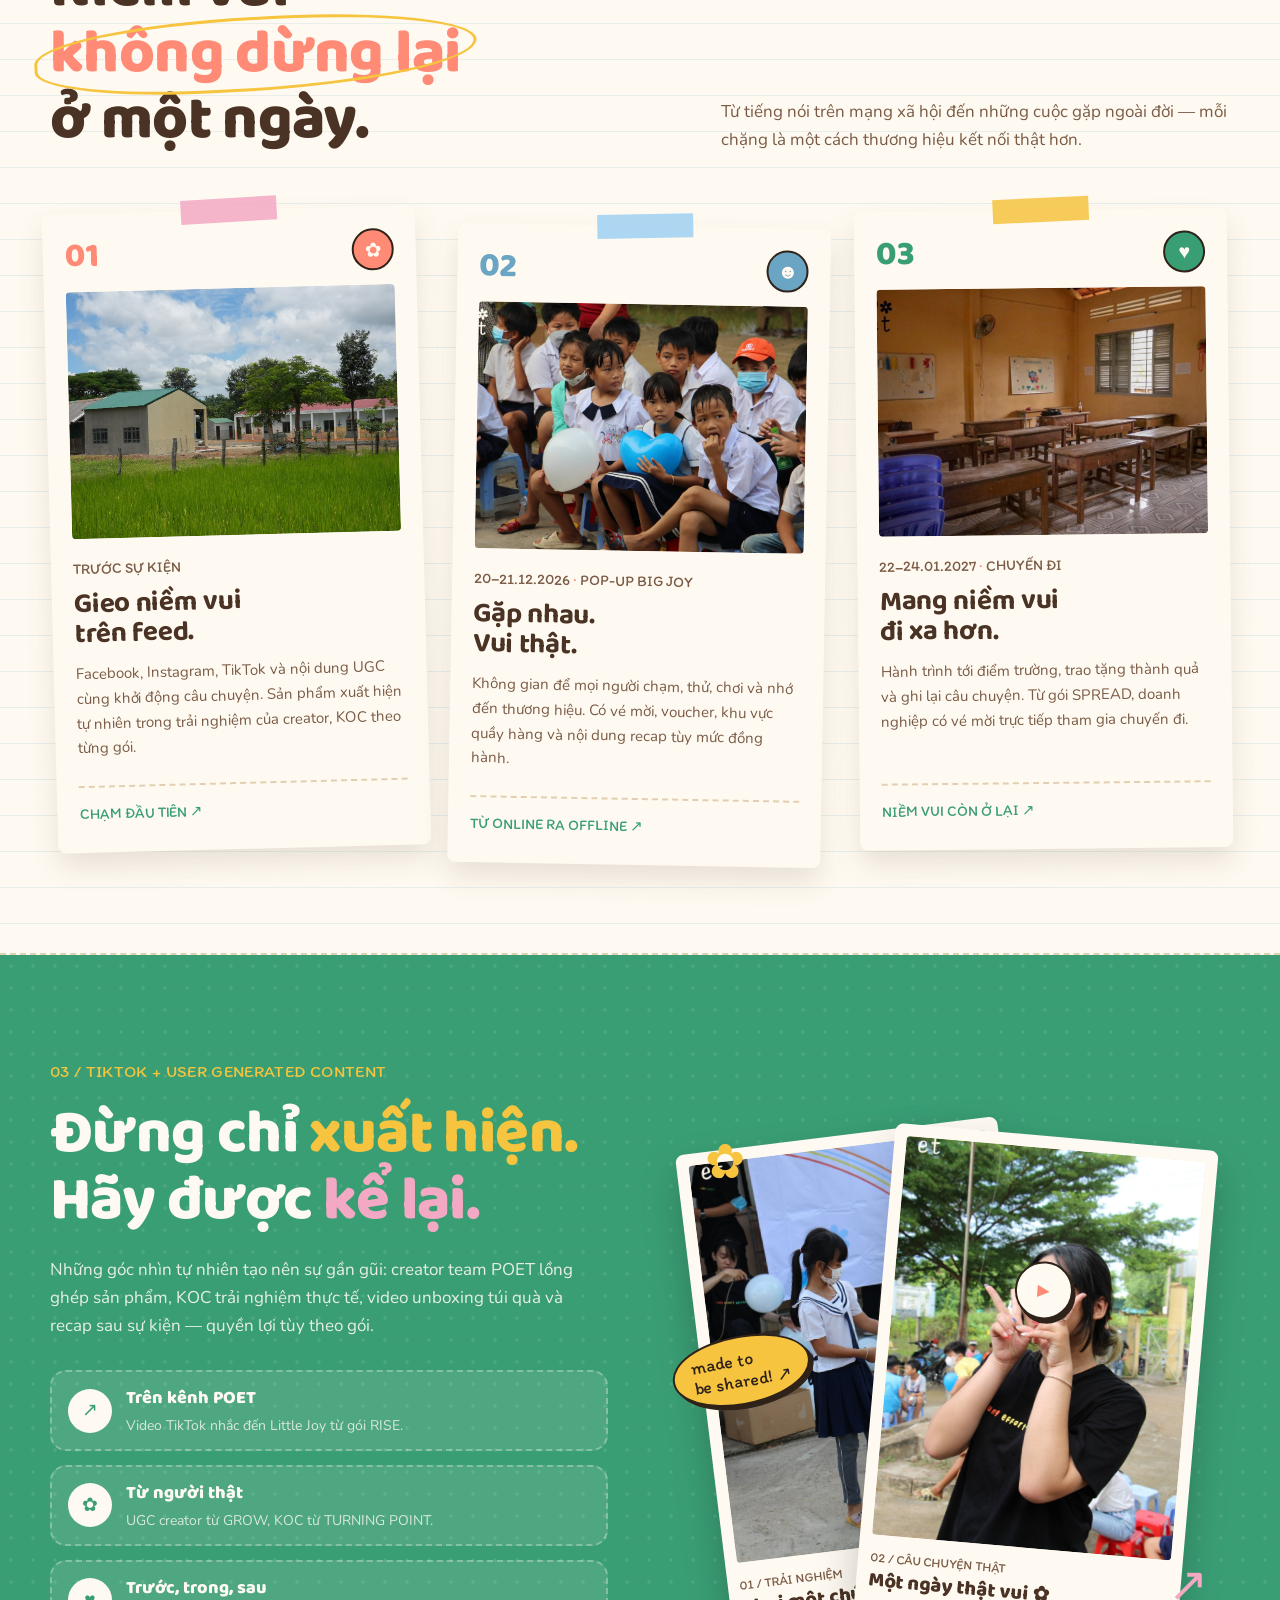
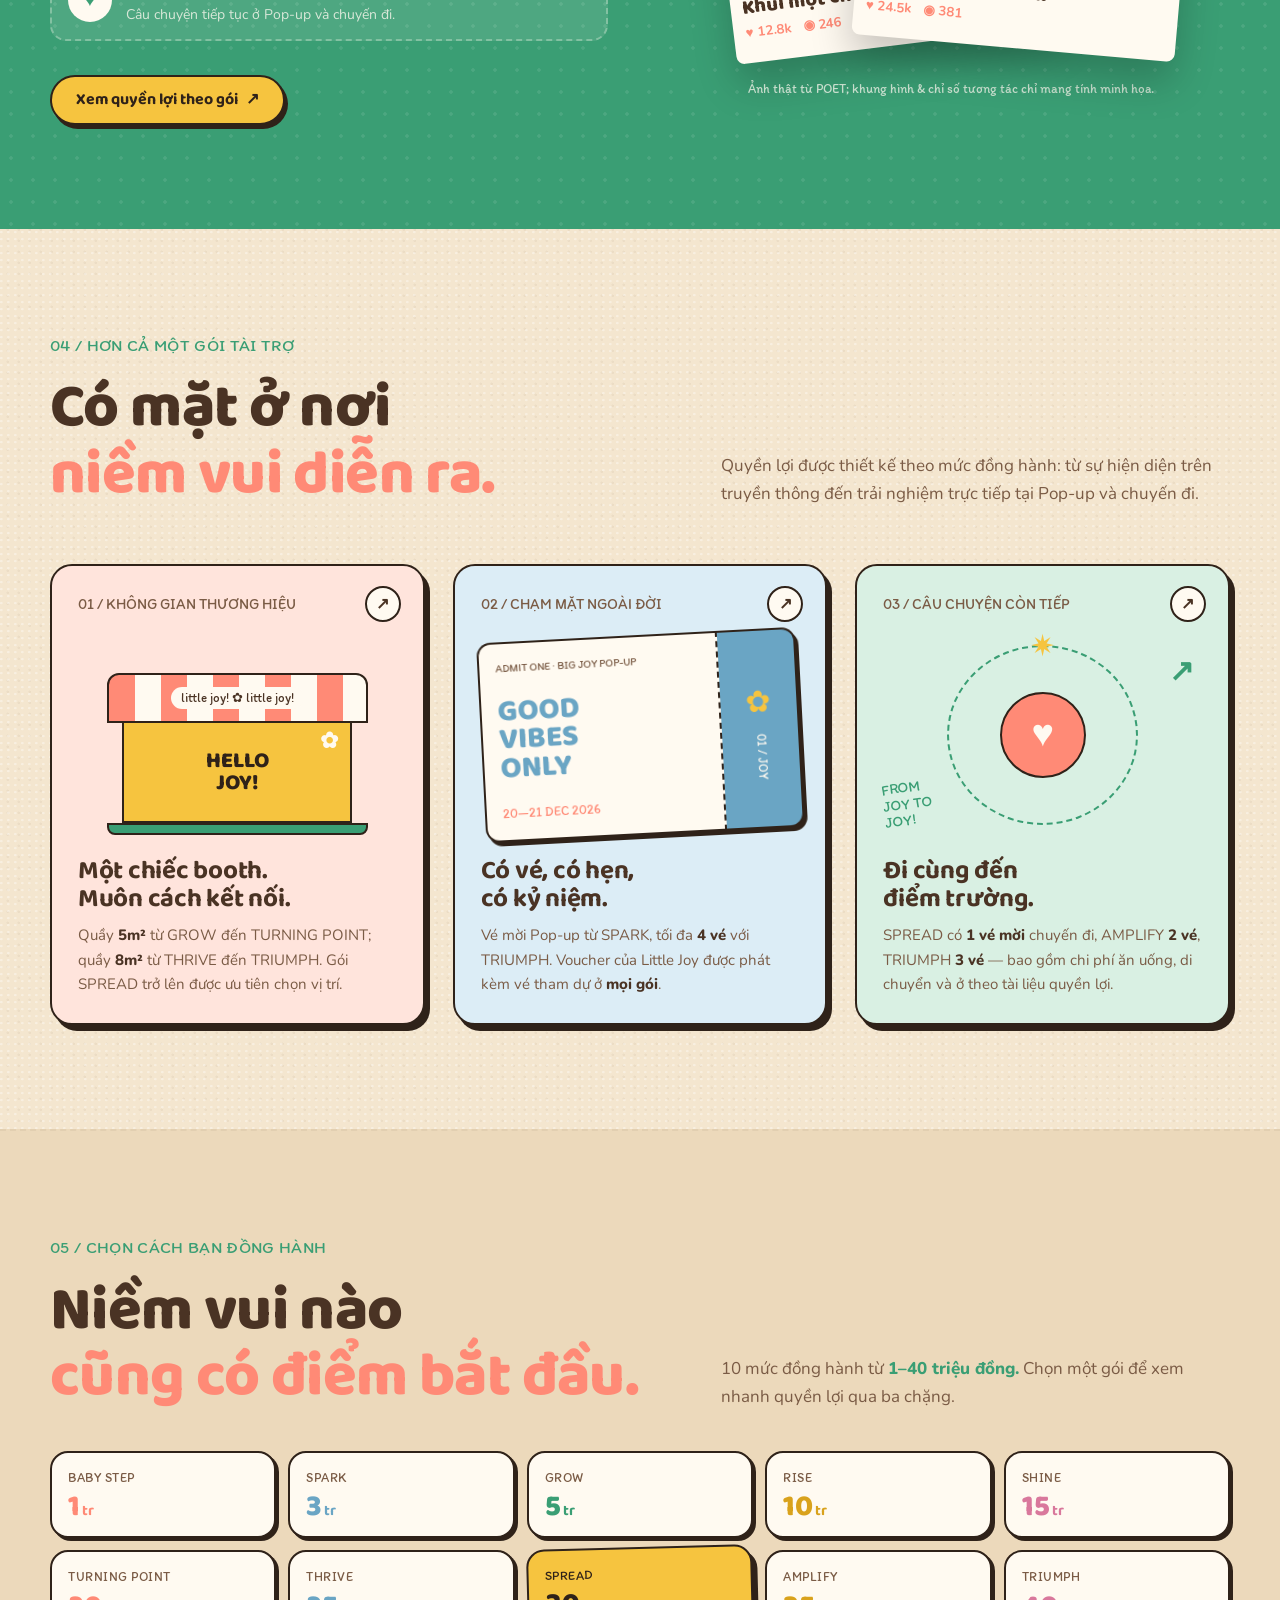
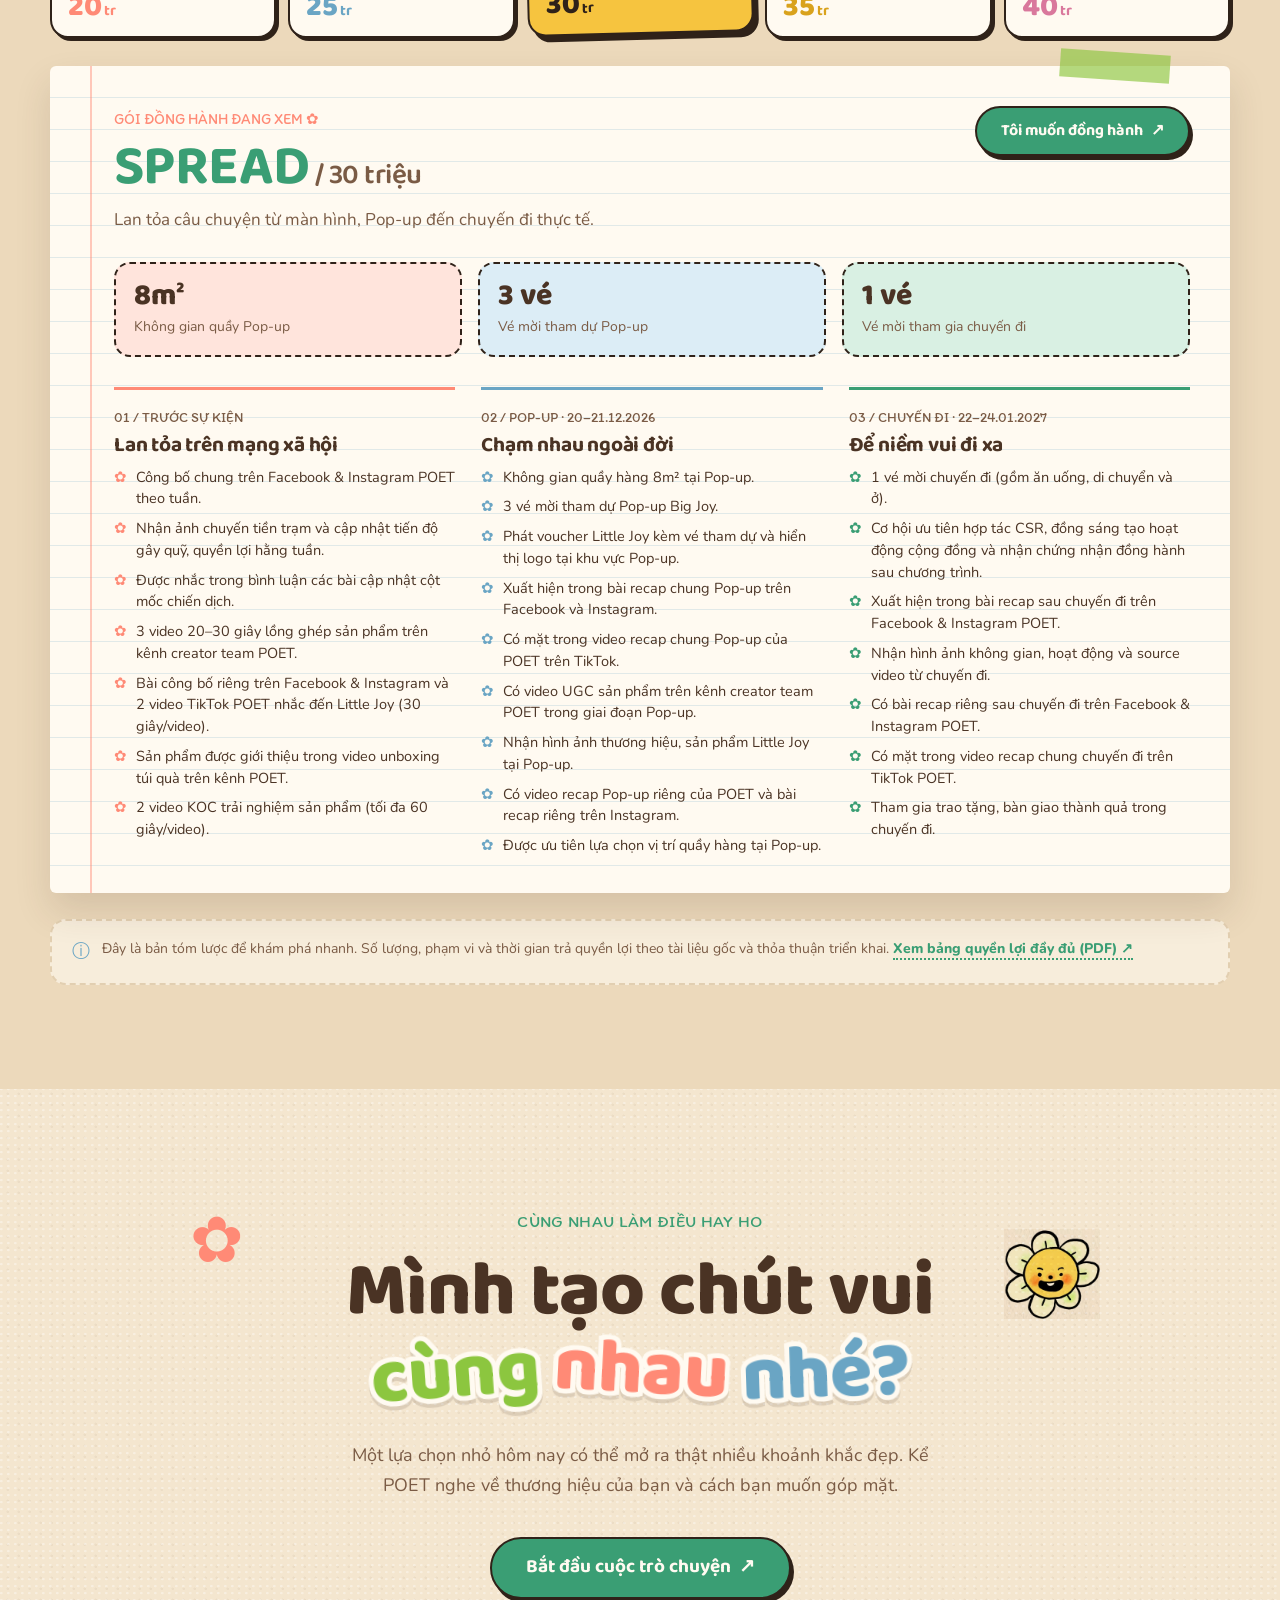
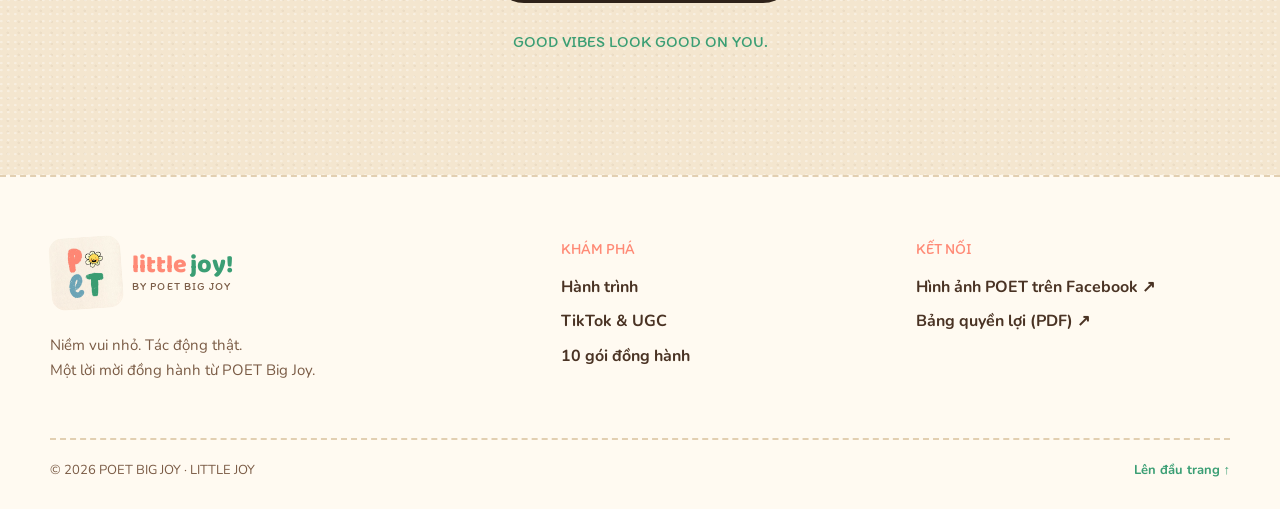
==== commit ef5695be: "Refactor reel functionality and update asset paths in HTML and CSS" ====
--- a/app/index.html
+++ b/app/index.html
@@ -6,6 +6,8 @@
   <meta name="theme-color" content="#f4e6cf">
   <meta name="description" content="Little Joy by POET Big Joy: cùng doanh nghiệp biến một chút niềm vui thành hành trình sẻ chia. Khám phá 10 gói đồng hành từ 1 đến 40 triệu đồng.">
   <title>Little Joy — Một chút vui, một trời lan tỏa | POET Big Joy</title>
+  <link rel="icon" type="image/jpeg" href="../assets/logo/1555047679990943.jpg">
+  <link rel="apple-touch-icon" href="../assets/logo/1555047679990943.jpg">
   <link rel="preconnect" href="https://fonts.googleapis.com">
   <link rel="preconnect" href="https://fonts.gstatic.com" crossorigin>
   <link href="https://fonts.googleapis.com/css2?family=Baloo+2:wght@500;600;700;800&family=Itim&family=Nunito:wght@400;600;700;800&display=swap" rel="stylesheet">
@@ -18,7 +20,7 @@
   <header class="site-header" id="top">
     <div class="container header-inner">
       <a class="brand" href="#top" aria-label="Little Joy by POET, về đầu trang">
-        <img class="brand-logo" src="../../assets/logo/1555047679990943.jpg" alt="" width="56" height="56">
+        <img class="brand-logo" src="../assets/logo/1555047679990943.jpg" alt="" width="56" height="56">
         <span class="brand-name">little<span>joy!</span><small>BY POET BIG JOY</small></span>
       </a>
       <nav class="desktop-nav" aria-label="Điều hướng chính">
@@ -38,7 +40,7 @@
   <main id="main">
     <section class="hero container" aria-labelledby="hero-title">
       <div class="hero-copy">
-        <div class="eyebrow"><span class="mini-sun" aria-hidden="true">✿</span> LỜI MỜI ĐỒNG HÀNH DÀNH CHO DOANH NGHIỆP</div>
+        
         <h1 id="hero-title">Một chút <em class="rainbow"><span>v</span><span>u</span><span>i</span><span>.</span></em><br>Một trời <span class="underline-swoosh">lan tỏa.</span></h1>
         <p class="hero-lead">Một sản phẩm được yêu thích. Một khoảnh khắc được sẻ chia. Một thương hiệu được nhớ bằng những điều thật đẹp.</p>
         <p class="hero-support">Cùng <strong>POET Big Joy</strong> mang Little Joy vào hành trình kết nối cộng đồng — từ màn hình đến Pop-up, rồi đến điểm trường.</p>
@@ -49,12 +51,18 @@
         <div class="hero-spark spark-one" aria-hidden="true">✿</div><div class="hero-spark spark-two" aria-hidden="true">✦</div>
         <div class="poster-note note-top" aria-hidden="true">MAKE SOME<br>NOISE FOR JOY!</div>
         <div class="reel-frame" id="hero-reel">
-          <div class="reel-slide is-visible" style="--slide-image:url('../../assets/photos/3348057608846927.jpg')"><span>01 / VUI CÙNG NHAU</span></div>
-          <div class="reel-slide" style="--slide-image:url('../../assets/photos/3348058085513546.jpg')"><span>02 / GẶP NHAU NGOÀI ĐỜI</span></div>
-          <div class="reel-slide" style="--slide-image:url('../../assets/photos/1555514166610961.jpg')"><span>03 / NIỀM VUI ĐI XA HƠN</span></div>
+          <div class="reel-slide is-visible" style="--slide-image:url('../assets/photos/3348057608846927.jpg')"><span>01 / VUI CÙNG NHAU</span></div>
+          <div class="reel-slide" style="--slide-image:url('../assets/photos/3348058085513546.jpg')"><span>02 / GẶP NHAU NGOÀI ĐỜI</span></div>
+          <div class="reel-slide" style="--slide-image:url('../assets/photos/1555514166610961.jpg')"><span>03 / NIỀM VUI ĐI XA HƠN</span></div>
+          <div class="reel-slide" style="--slide-image:url('../assets/photos/3348058718846816.jpg')"><span>04 / NỤ CƯỜI TRONG VEO</span></div>
+          <div class="reel-slide" style="--slide-image:url('../assets/photos/1555514213277623.jpg')"><span>05 / CÙNG CHƠI, CÙNG LỚN</span></div>
+          <div class="reel-slide" style="--slide-image:url('../assets/photos/3348058835513471.jpg')"><span>06 / SẺ CHIA THẬT GẦN</span></div>
+          <div class="reel-slide" style="--slide-image:url('../assets/photos/1530906889071689.jpg')"><span>07 / ĐẾN ĐIỂM TRƯỜNG</span></div>
+          <div class="reel-slide" style="--slide-image:url('../assets/photos/3348058412180180.jpg')"><span>08 / KHOẢNH KHẮC ĐÁNG NHỚ</span></div>
+          <div class="reel-slide" style="--slide-image:url('../assets/photos/1555514189944292.jpg')"><span>09 / NIỀM VUI CÒN Ở LẠI</span></div>
           <div class="reel-top"><span class="reel-live"><i aria-hidden="true"></i> THE JOY REEL</span><span class="reel-corner" aria-hidden="true">◉</span></div>
           <button class="reel-control" id="reel-control" type="button" aria-label="Phát bản xem trước hình ảnh"><span aria-hidden="true">▶</span></button>
-          <div class="reel-bottom"><span>Little moments. Big feelings.</span><div class="reel-track"><span id="reel-progress"></span></div><span class="reel-time" id="reel-time">00:00 / 00:09</span></div>
+          <div class="reel-bottom"><span>Little moments. Big feelings.</span><div class="reel-track"><span id="reel-progress"></span></div><span class="reel-time" id="reel-time">00:00 / 00:27</span></div>
         </div>
         <div class="joy-seal" aria-hidden="true"><span class="daisy"></span><span>good things<br>grow here!</span></div>
         <div class="poster-note note-bottom" aria-hidden="true">REAL IMPACT.<br>REAL GOOD VIBES. ↗</div>
@@ -73,9 +81,9 @@
       <div class="container">
         <div class="section-heading"><div><div class="section-kicker">02 / MỘT HÀNH TRÌNH, BA CHẶNG</div><h2 id="journey-title">Niềm vui <span class="scribble">không dừng lại</span><br>ở một ngày.</h2></div><p>Từ tiếng nói trên mạng xã hội đến những cuộc gặp ngoài đời — mỗi chặng là một cách thương hiệu kết nối thật hơn.</p></div>
         <div class="journey-grid">
-          <article class="journey-card journey-pre"><div class="journey-head"><span class="step">01</span><span class="journey-icon" aria-hidden="true">✿</span></div><figure class="journey-photo"><img src="../../assets/photos/1530906875738357.jpg" alt="Tình nguyện viên POET cùng các em nhỏ" loading="lazy"></figure><p class="journey-date">TRƯỚC SỰ KIỆN</p><h3>Gieo niềm vui<br>trên feed.</h3><p>Facebook, Instagram, TikTok và nội dung UGC cùng khởi động câu chuyện. Sản phẩm xuất hiện tự nhiên trong trải nghiệm của creator, KOC theo từng gói.</p><span class="journey-bottom">CHẠM ĐẦU TIÊN <span aria-hidden="true">↗</span></span></article>
-          <article class="journey-card journey-popup"><div class="journey-head"><span class="step">02</span><span class="journey-icon" aria-hidden="true">☻</span></div><figure class="journey-photo"><img src="../../assets/photos/3348058578846830.jpg" alt="Khoảnh khắc vui chơi cùng POET" loading="lazy"></figure><p class="journey-date">20–21.12.2026 <span>·</span> POP-UP BIG JOY</p><h3>Gặp nhau.<br>Vui thật.</h3><p>Không gian để mọi người chạm, thử, chơi và nhớ đến thương hiệu. Có vé mời, voucher, khu vực quầy hàng và nội dung recap tùy mức đồng hành.</p><span class="journey-bottom">TỪ ONLINE RA OFFLINE <span aria-hidden="true">↗</span></span></article>
-          <article class="journey-card journey-trip"><div class="journey-head"><span class="step">03</span><span class="journey-icon" aria-hidden="true">♥</span></div><figure class="journey-photo"><img src="../../assets/photos/1483724670456578.jpg" alt="Chuyến đi trao tặng tại điểm trường" loading="lazy"></figure><p class="journey-date">22–24.01.2027 <span>·</span> CHUYẾN ĐI</p><h3>Mang niềm vui<br>đi xa hơn.</h3><p>Hành trình tới điểm trường, trao tặng thành quả và ghi lại câu chuyện. Từ gói SPREAD, doanh nghiệp có vé mời trực tiếp tham gia chuyến đi.</p><span class="journey-bottom">NIỀM VUI CÒN Ở LẠI <span aria-hidden="true">↗</span></span></article>
+          <article class="journey-card journey-pre"><div class="journey-head"><span class="step">01</span><span class="journey-icon" aria-hidden="true">✿</span></div><figure class="journey-photo"><img src="../assets/photos/1530906875738357.jpg" alt="Tình nguyện viên POET cùng các em nhỏ" loading="lazy"></figure><p class="journey-date">TRƯỚC SỰ KIỆN</p><h3>Gieo niềm vui<br>trên feed.</h3><p>Facebook, Instagram, TikTok và nội dung UGC cùng khởi động câu chuyện. Sản phẩm xuất hiện tự nhiên trong trải nghiệm của creator, KOC theo từng gói.</p><span class="journey-bottom">CHẠM ĐẦU TIÊN <span aria-hidden="true">↗</span></span></article>
+          <article class="journey-card journey-popup"><div class="journey-head"><span class="step">02</span><span class="journey-icon" aria-hidden="true">☻</span></div><figure class="journey-photo"><img src="../assets/photos/3348058578846830.jpg" alt="Khoảnh khắc vui chơi cùng POET" loading="lazy"></figure><p class="journey-date">20–21.12.2026 <span>·</span> POP-UP BIG JOY</p><h3>Gặp nhau.<br>Vui thật.</h3><p>Không gian để mọi người chạm, thử, chơi và nhớ đến thương hiệu. Có vé mời, voucher, khu vực quầy hàng và nội dung recap tùy mức đồng hành.</p><span class="journey-bottom">TỪ ONLINE RA OFFLINE <span aria-hidden="true">↗</span></span></article>
+          <article class="journey-card journey-trip"><div class="journey-head"><span class="step">03</span><span class="journey-icon" aria-hidden="true">♥</span></div><figure class="journey-photo"><img src="../assets/photos/1483724670456578.jpg" alt="Chuyến đi trao tặng tại điểm trường" loading="lazy"></figure><p class="journey-date">22–24.01.2027 <span>·</span> CHUYẾN ĐI</p><h3>Mang niềm vui<br>đi xa hơn.</h3><p>Hành trình tới điểm trường, trao tặng thành quả và ghi lại câu chuyện. Từ gói SPREAD, doanh nghiệp có vé mời trực tiếp tham gia chuyến đi.</p><span class="journey-bottom">NIỀM VUI CÒN Ở LẠI <span aria-hidden="true">↗</span></span></article>
         </div>
       </div>
     </section>
@@ -122,14 +130,14 @@
           <div class="detail-highlights" id="detail-highlights"></div>
           <div class="detail-phases" id="detail-phases"></div>
         </div>
-        <div class="package-note"><span aria-hidden="true">ⓘ</span><p>Đây là bản tóm lược để khám phá nhanh. Số lượng, phạm vi và thời gian trả quyền lợi theo tài liệu gốc và thỏa thuận triển khai. <a href="../../docs/quyen-loi-big-joy-little-joy.pdf" target="_blank" rel="noopener">Xem bảng quyền lợi đầy đủ (PDF) ↗</a></p></div>
+        <div class="package-note"><span aria-hidden="true">ⓘ</span><p>Đây là bản tóm lược để khám phá nhanh. Số lượng, phạm vi và thời gian trả quyền lợi theo tài liệu gốc và thỏa thuận triển khai. <a href="../docs/quyen-loi-big-joy-little-joy.pdf" target="_blank" rel="noopener">Xem bảng quyền lợi đầy đủ (PDF) ↗</a></p></div>
       </div>
     </section>
 
     <section class="closing" id="lien-he" aria-labelledby="closing-title"><div class="container closing-inner"><div class="closing-deco deco-left" aria-hidden="true">✿</div><div class="closing-deco deco-right daisy" aria-hidden="true"></div><div class="section-kicker">CÙNG NHAU LÀM ĐIỀU HAY HO</div><h2 id="closing-title">Mình tạo chút vui<br><em class="rainbow"><span>cùng</span> <span>nhau</span> <span>nhé?</span></em></h2><p>Một lựa chọn nhỏ hôm nay có thể mở ra thật nhiều khoảnh khắc đẹp. Kể POET nghe về thương hiệu của bạn và cách bạn muốn góp mặt.</p><button class="button button-dark button-big" id="contact-open" type="button">Bắt đầu cuộc trò chuyện <span aria-hidden="true">↗</span></button><span class="closing-aside">GOOD VIBES LOOK GOOD ON YOU.</span></div></section>
   </main>
 
-  <footer class="footer"><div class="container footer-main"><div><a class="brand footer-brand" href="#top" aria-label="Little Joy by POET, về đầu trang"><img class="brand-logo" src="../../assets/logo/1555047679990943.jpg" alt="" width="72" height="72"><span class="brand-name">little<span>joy!</span><small>BY POET BIG JOY</small></span></a><p>Niềm vui nhỏ. Tác động thật.<br>Một lời mời đồng hành từ POET Big Joy.</p></div><div class="footer-links"><span>KHÁM PHÁ</span><a href="#hanh-trinh">Hành trình</a><a href="#ugc">TikTok & UGC</a><a href="#goi-tai-tro">10 gói đồng hành</a></div><div class="footer-links"><span>KẾT NỐI</span><a href="https://www.facebook.com/poetorganization/photos" target="_blank" rel="noopener noreferrer">Hình ảnh POET trên Facebook ↗</a><a href="../../docs/quyen-loi-big-joy-little-joy.pdf" target="_blank" rel="noopener">Bảng quyền lợi (PDF) ↗</a></div></div><div class="container footer-bottom"><span>© 2026 POET BIG JOY · LITTLE JOY</span><span>Prototype giới thiệu gói tài trợ · Hình ảnh và khung social dùng để minh họa</span><a href="#top">Lên đầu trang ↑</a></div></footer>
+  <footer class="footer"><div class="container footer-main"><div><a class="brand footer-brand" href="#top" aria-label="Little Joy by POET, về đầu trang"><img class="brand-logo" src="../assets/logo/1555047679990943.jpg" alt="" width="72" height="72"><span class="brand-name">little<span>joy!</span><small>BY POET BIG JOY</small></span></a><p>Niềm vui nhỏ. Tác động thật.<br>Một lời mời đồng hành từ POET Big Joy.</p></div><div class="footer-links"><span>KHÁM PHÁ</span><a href="#hanh-trinh">Hành trình</a><a href="#ugc">TikTok & UGC</a><a href="#goi-tai-tro">10 gói đồng hành</a></div><div class="footer-links"><span>KẾT NỐI</span><a href="https://www.facebook.com/poetorganization/photos" target="_blank" rel="noopener noreferrer">Hình ảnh POET trên Facebook ↗</a><a href="../docs/quyen-loi-big-joy-little-joy.pdf" target="_blank" rel="noopener">Bảng quyền lợi (PDF) ↗</a></div></div><div class="container footer-bottom"><span>© 2026 POET BIG JOY · LITTLE JOY</span><a href="#top">Lên đầu trang ↑</a></div></footer>
 
   <dialog class="contact-dialog" id="contact-dialog" aria-labelledby="contact-title"><div class="dialog-top"><span class="section-kicker">HELLO, LITTLE JOY! ✿</span><button class="dialog-close" type="button" id="contact-close" aria-label="Đóng">×</button></div><h2 id="contact-title">Bắt đầu bằng<br>một lời chào.</h2><p>Đây là prototype chưa tích hợp gửi thông tin. Bạn có thể sao chép lời nhắn và kết nối với POET qua trang Facebook.</p><label for="contact-message">LỜI NHẮN GỢI Ý</label><textarea id="contact-message" rows="4" readonly></textarea><div class="dialog-actions"><button class="button button-purple" id="copy-message" type="button">Sao chép lời nhắn ↗</button><a class="button button-outline" href="https://www.facebook.com/poetorganization/photos" target="_blank" rel="noopener noreferrer">Xem Facebook POET ↗</a></div><p class="copy-status" id="copy-status" role="status"></p></dialog>
 </body>
--- a/app/style.css
+++ b/app/style.css
@@ -18,7 +18,7 @@
   --font: 'Nunito', 'Segoe UI', Arial, sans-serif;
   --display: 'Baloo 2', 'Nunito', sans-serif;
   --hand: 'Itim', 'Baloo 2', cursive;
-  --logo: url('../../assets/logo/1555047679990943.jpg');
+  --logo: url('../assets/logo/1555047679990943.jpg');
 }
 
 * { box-sizing: border-box; }
@@ -202,7 +202,7 @@
 }
 .poster-note::before { content: ''; position: absolute; top: -10px; left: 50%; width: 58px; height: 20px; transform: translateX(-50%) rotate(-3deg); background: rgba(255, 250, 241, .7); border: 1px dashed rgba(122, 91, 69, .25); }
 .note-top { top: 5%; right: 2%; background: var(--pink); transform: rotate(5deg); }
-.note-bottom { bottom: 3%; left: -2%; background: var(--sky); transform: rotate(-4deg); }
+.note-bottom { bottom: -1%; left: -4%; background: var(--sky); transform: rotate(-4deg); }
 
 .reel-frame {
   position: relative;
@@ -226,6 +226,9 @@
 .reel-corner { color: var(--card); font-size: 20px; text-shadow: 0 1px 4px rgba(0, 0, 0, .3); }
 .reel-control { position: absolute; z-index: 3; top: calc(50% - 25px); left: 50%; width: 64px; height: 64px; transform: translate(-50%, -50%); border-radius: 50%; border: 2.5px solid var(--outline); background: var(--card); color: var(--coral); font-size: 22px; box-shadow: 3px 4px 0 var(--outline); transition: transform .2s; }
 .reel-control:hover { transform: translate(-50%, -50%) scale(1.08) rotate(-6deg); }
+.reel-frame.is-playing .reel-control { opacity: 0; transition: opacity .3s, transform .2s; }
+.reel-frame.is-playing:hover .reel-control, .reel-frame.is-playing .reel-control:focus-visible { opacity: 1; }
+@media (hover: none) { .reel-frame.is-playing .reel-control { opacity: .7; } }
 .reel-bottom { position: absolute; left: 16px; right: 16px; bottom: 10px; display: grid; grid-template-columns: 1fr auto; gap: 4px 12px; align-items: center; font-family: var(--hand); font-size: 15px; color: var(--ink); }
 .reel-track { grid-column: 1 / -1; grid-row: 1; height: 6px; border-radius: 6px; background: var(--paper-deep); overflow: hidden; }
 .reel-track span { display: block; width: 0; height: 100%; background: linear-gradient(90deg, var(--coral), var(--yellow), var(--green)); border-radius: 6px; transition: width .9s linear; }
@@ -323,8 +326,8 @@
 .social-back { top: 4%; left: 6%; transform: rotate(-7deg); }
 .social-front { bottom: 4%; right: 6%; transform: rotate(5deg); z-index: 2; }
 .social-image { aspect-ratio: 9 / 12; border-radius: 4px; margin-bottom: 12px; background: center / cover no-repeat var(--paper-deep); }
-.social-image-one { background-image: url('../../assets/photos/3348057958846892.jpg'); }
-.social-image-two { background-image: url('../../assets/photos/3348058292180192.jpg'); }
+.social-image-one { background-image: url('../assets/photos/3348057958846892.jpg'); }
+.social-image-two { background-image: url('../assets/photos/3348058292180192.jpg'); }
 .social-index { display: block; font-family: var(--hand); font-size: 13px; color: var(--ink-soft); }
 .social-card strong { display: block; font-family: var(--display); font-size: 20px; line-height: 1.2; }
 .social-card small { color: var(--coral); font-weight: 700; }
